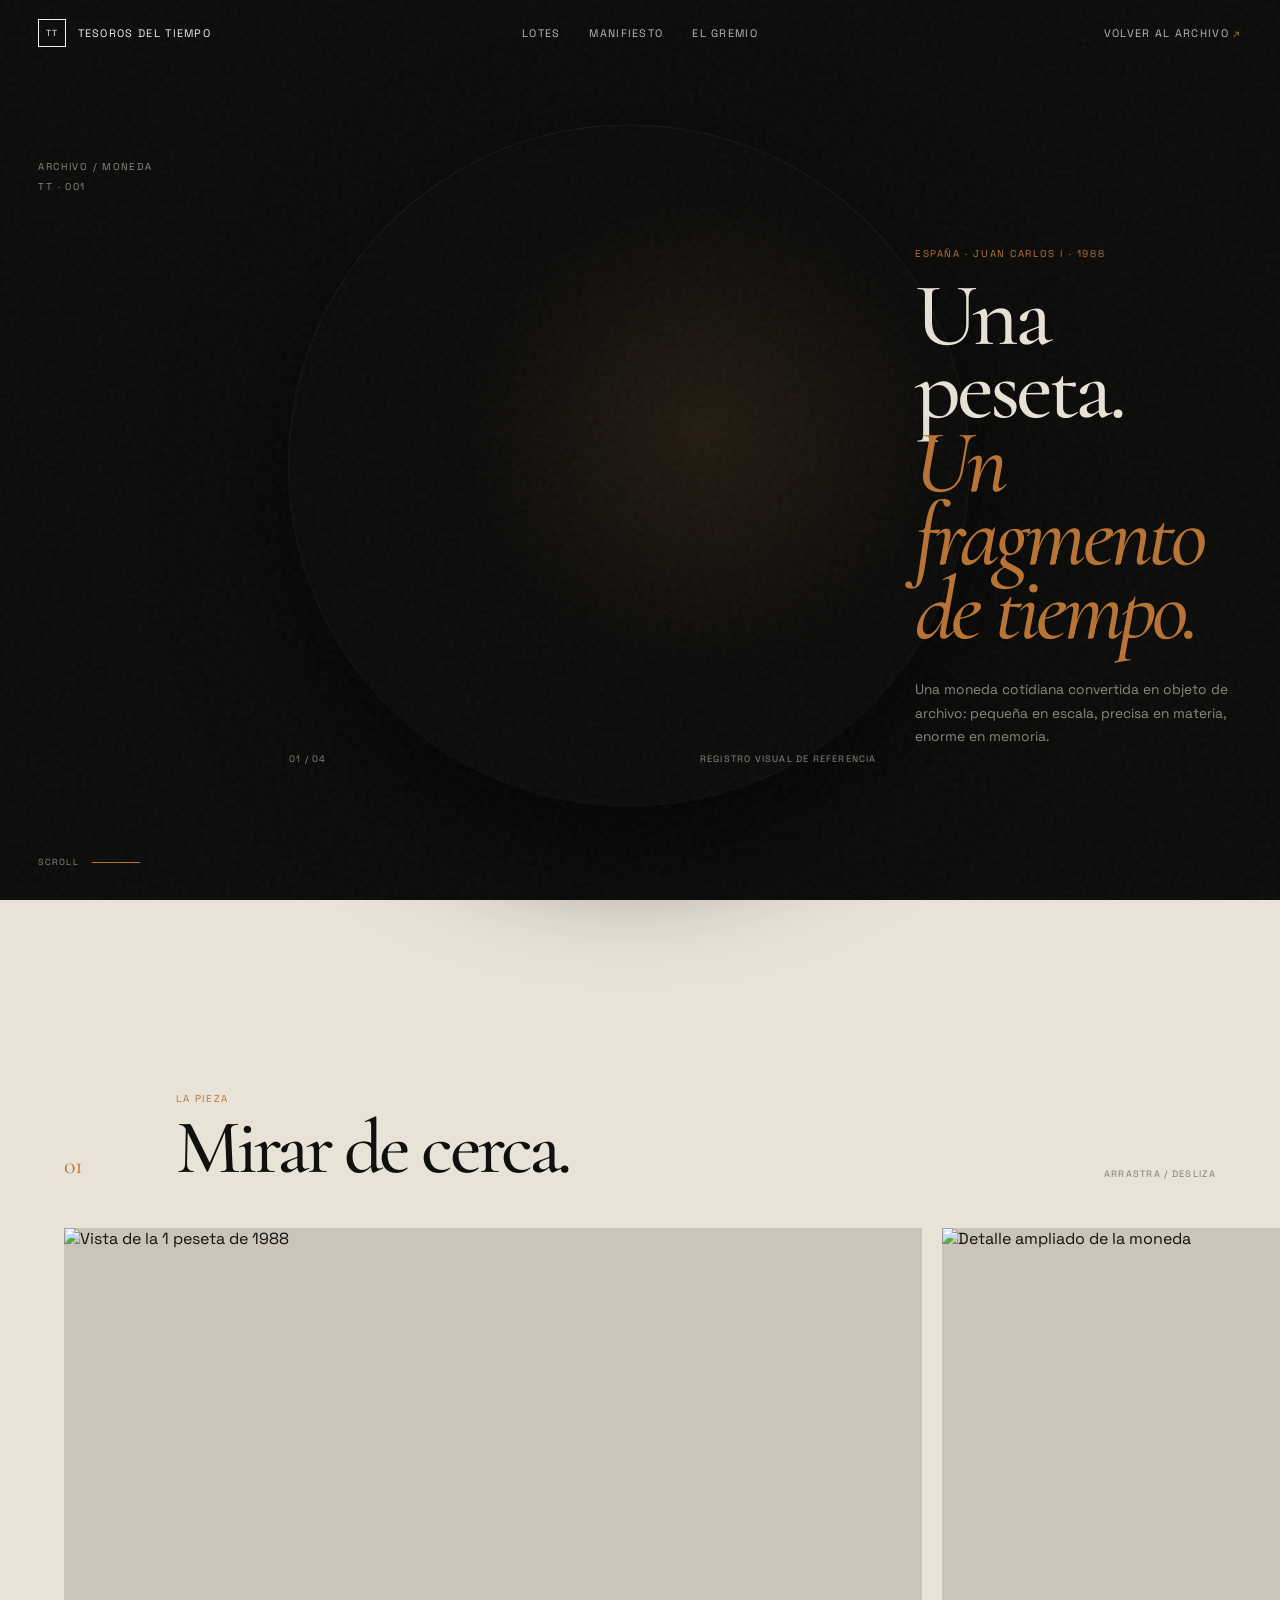
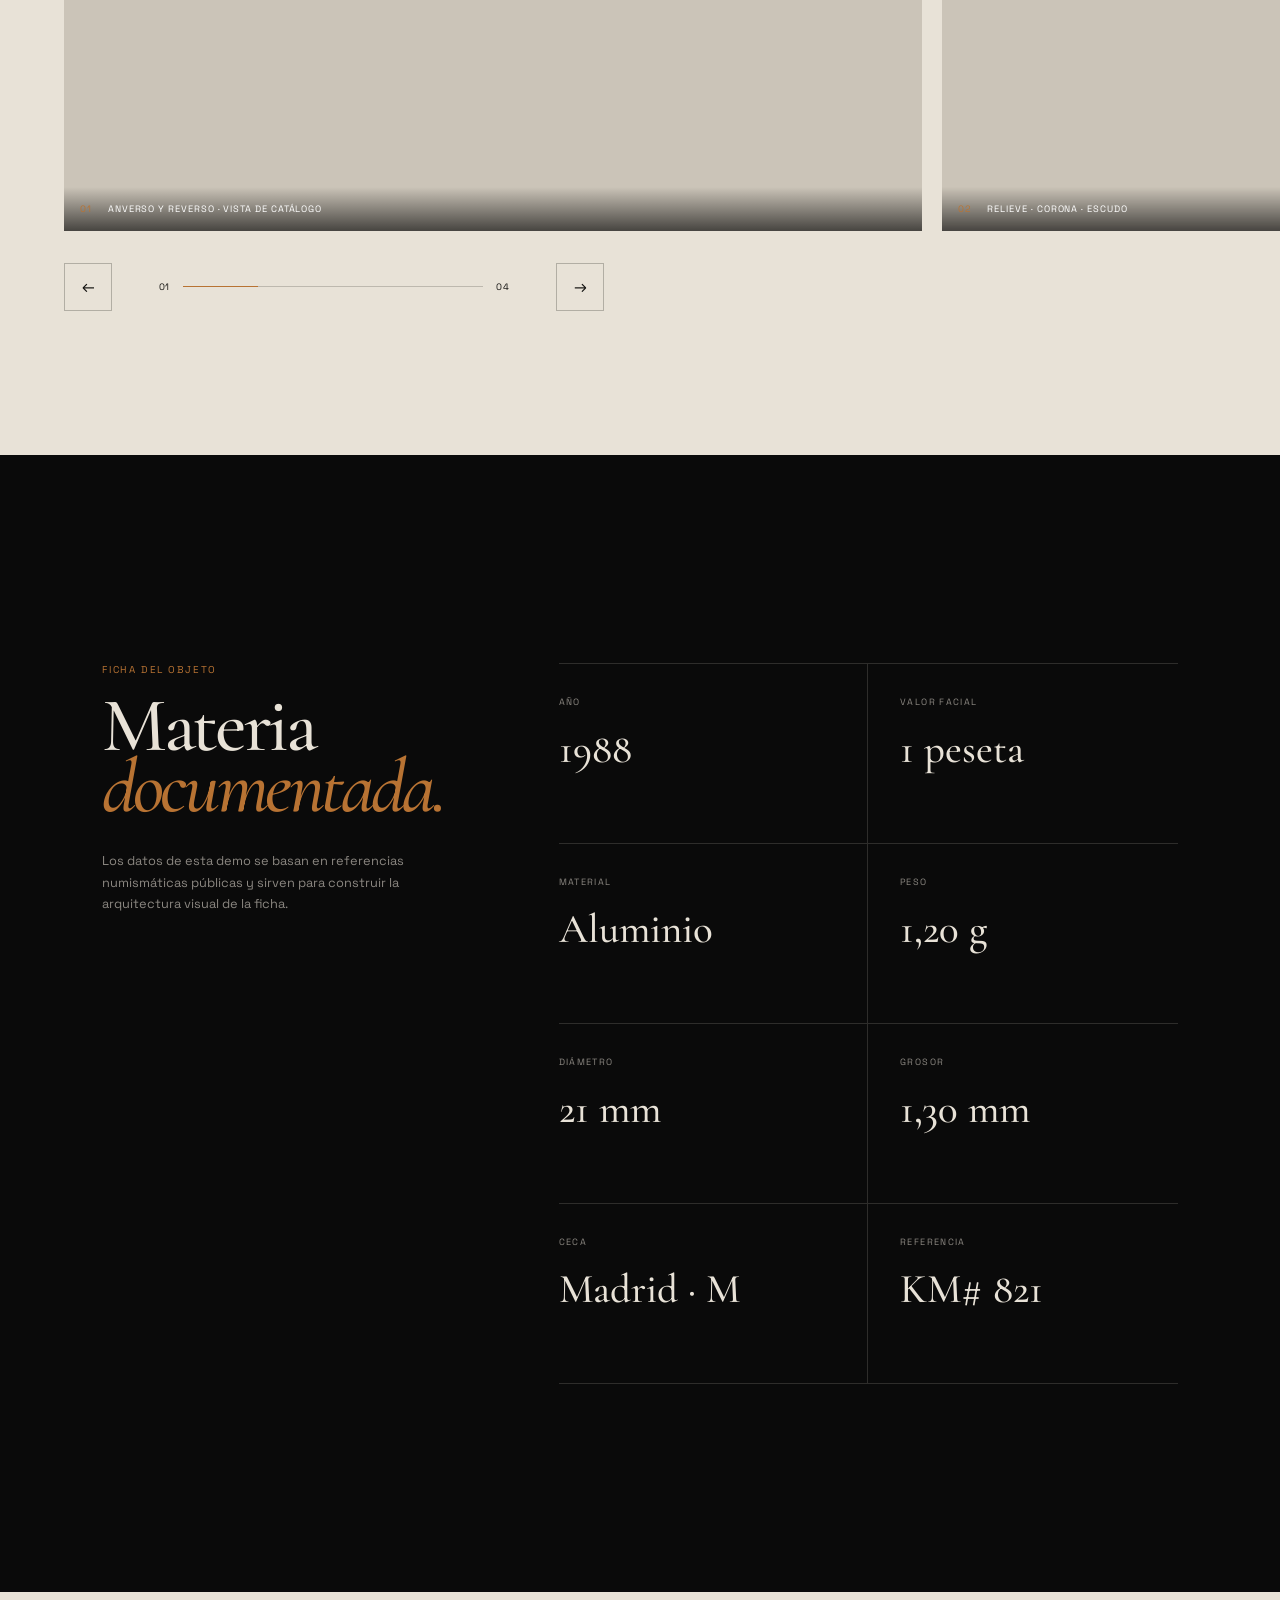
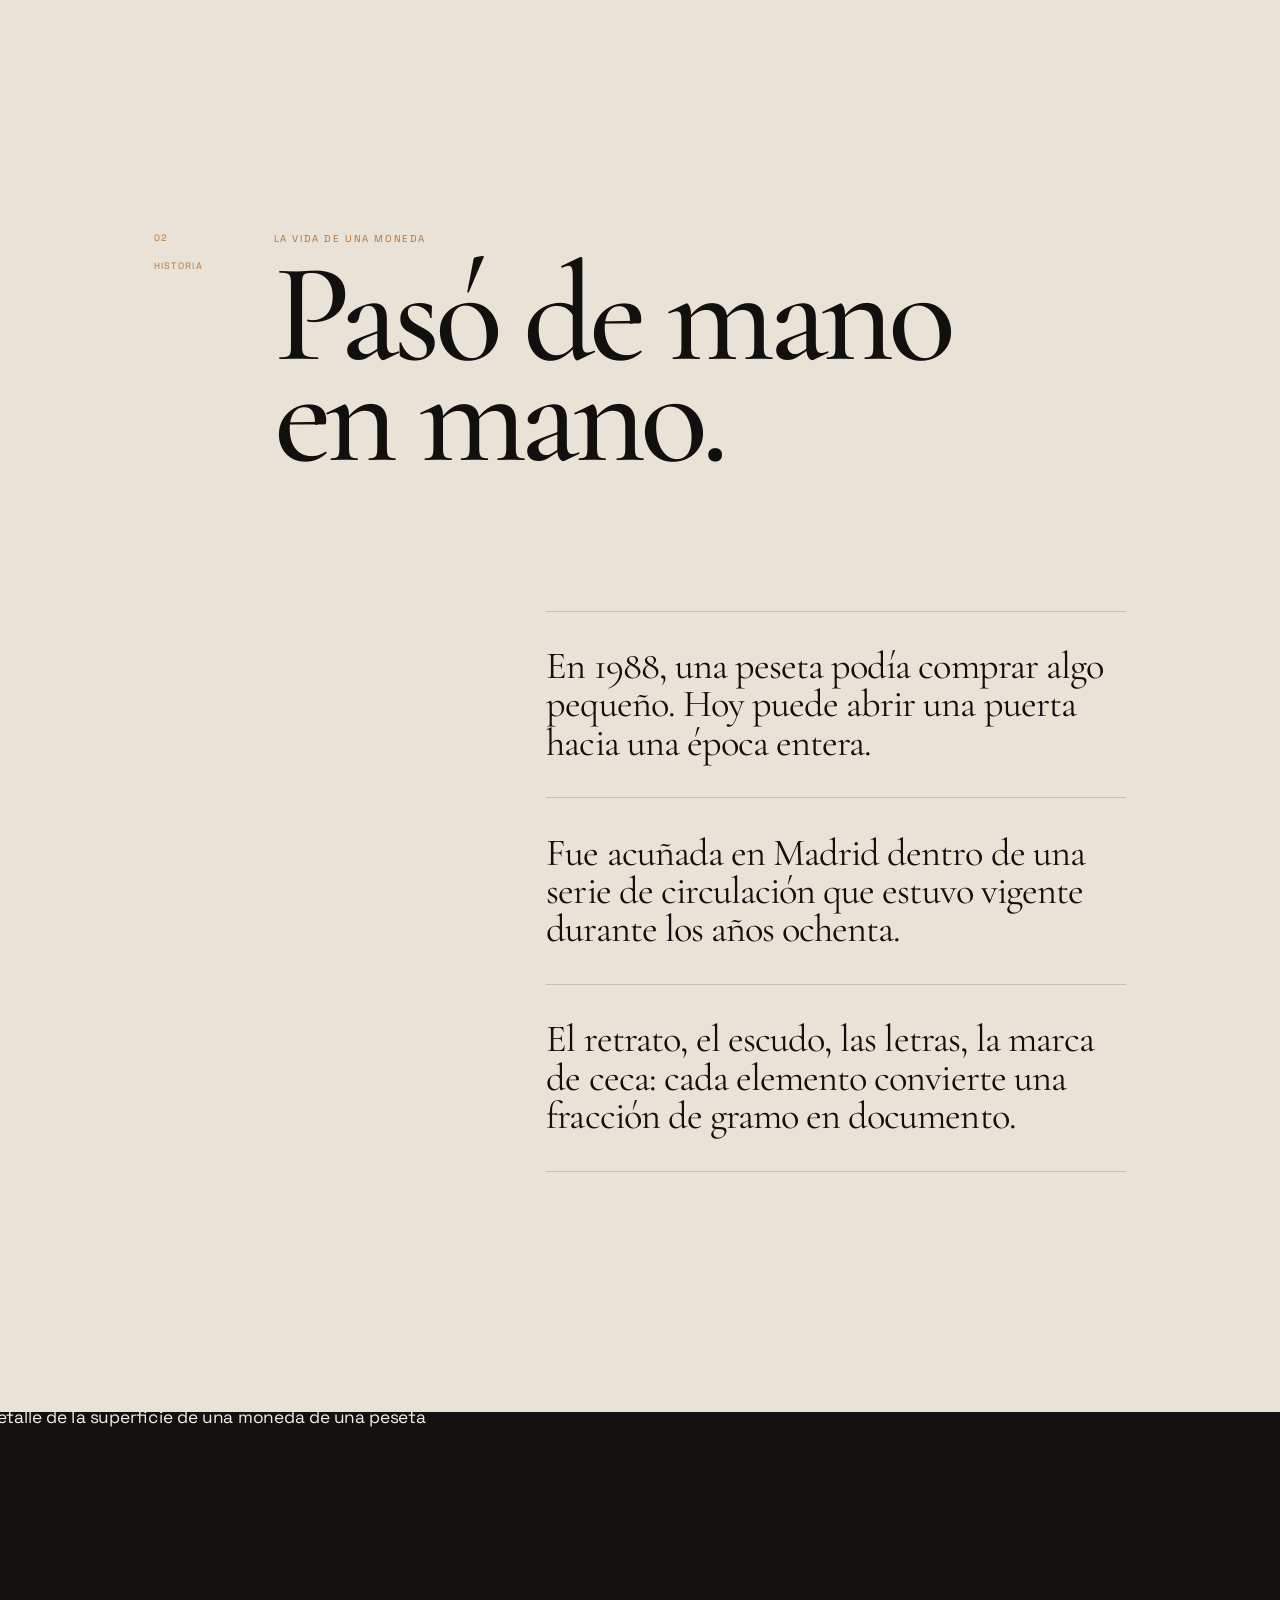
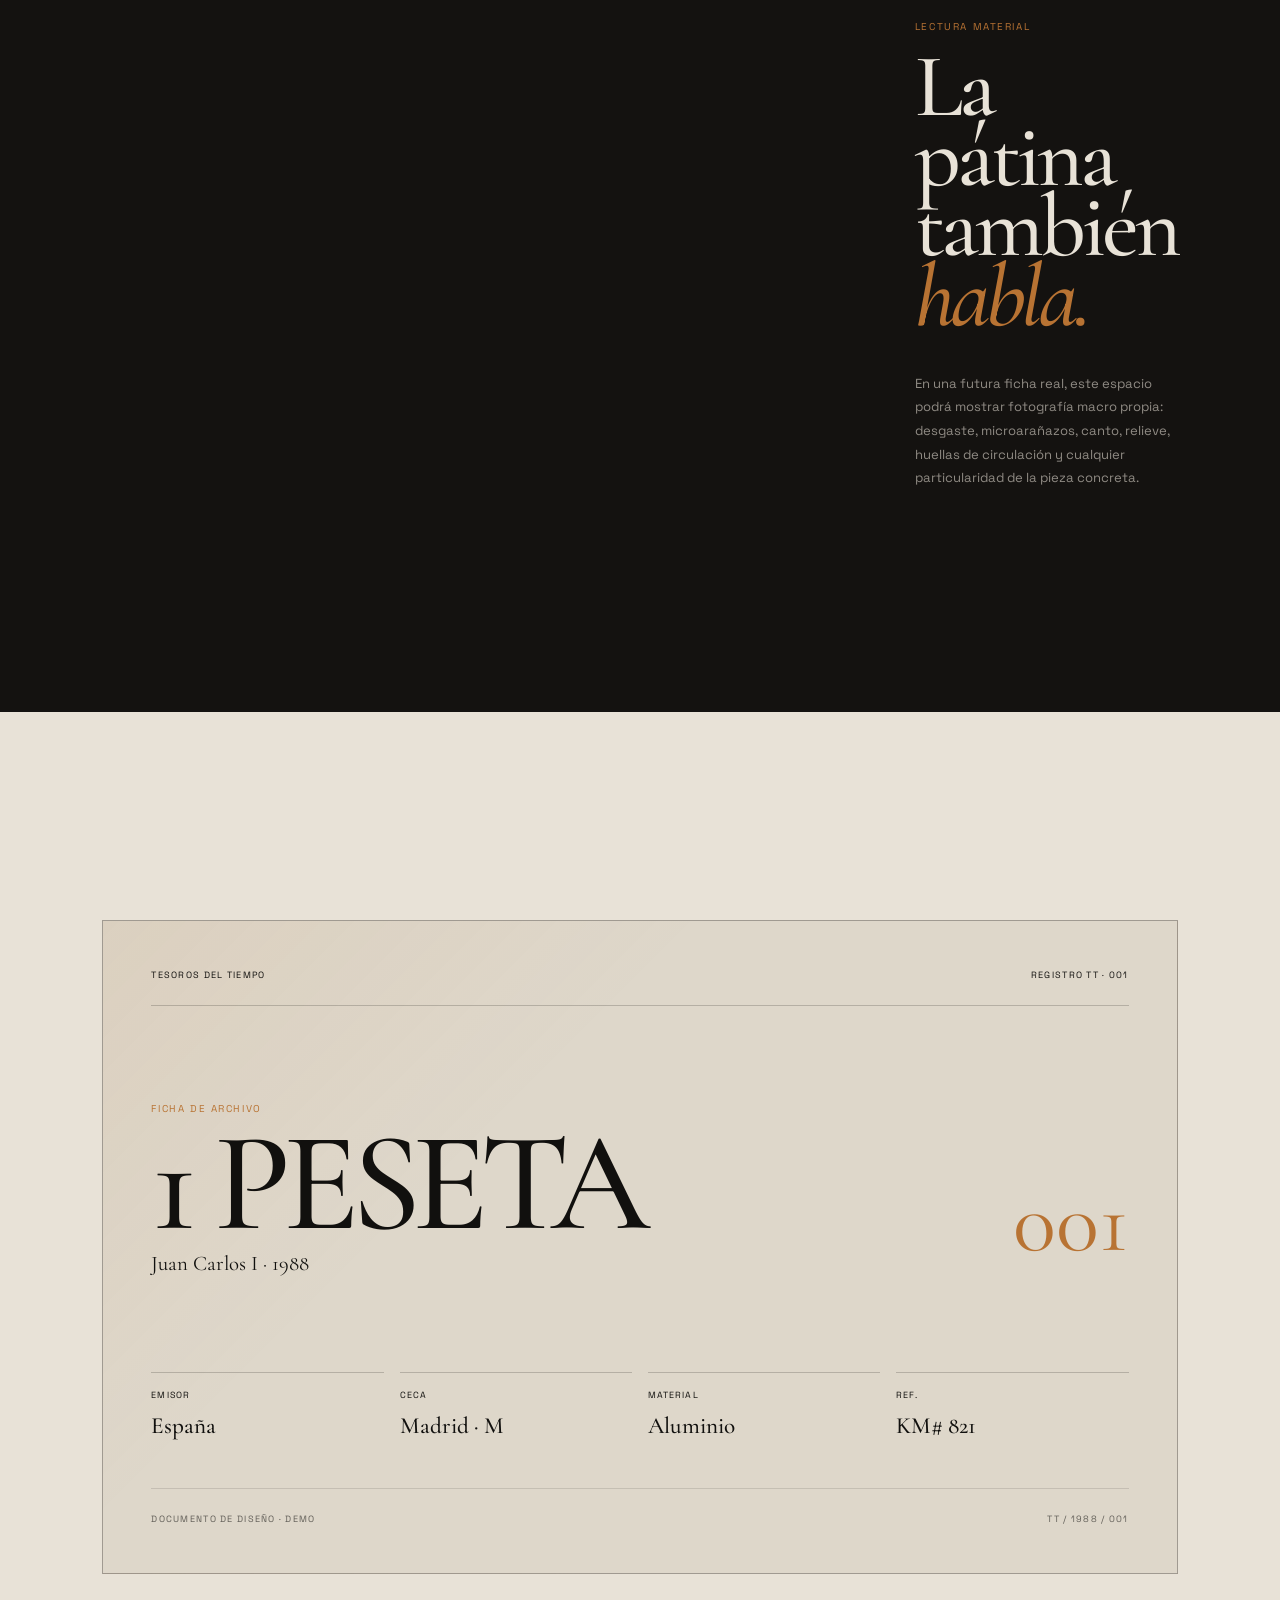
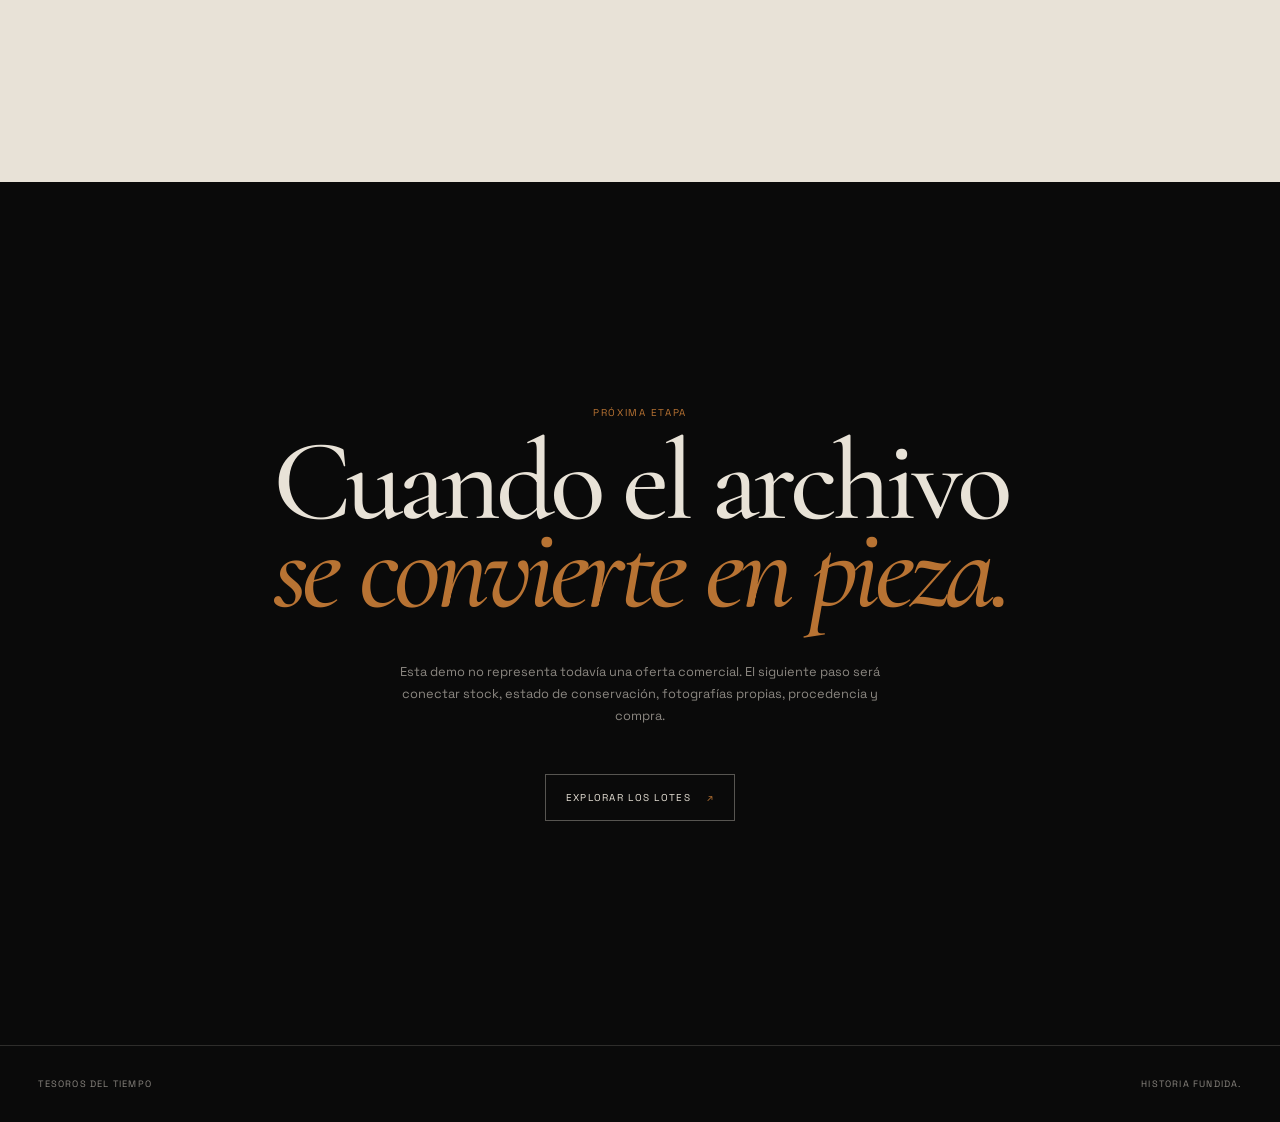
==== producto.html @ c627f749 "feat: nueva iteracion visual" ====
<!doctype html>
<html lang="es">
<head>
  <meta charset="utf-8">
  <meta name="viewport" content="width=device-width, initial-scale=1">
  <meta name="theme-color" content="#0a0a0a">
  <meta name="description" content="Tesoros del Tiempo — ficha editorial de una peseta de Juan Carlos I, 1988.">
  <title>1 Peseta · Juan Carlos I · 1988 — Tesoros del Tiempo</title>

  <link rel="preconnect" href="https://fonts.googleapis.com">
  <link rel="preconnect" href="https://fonts.gstatic.com" crossorigin>
  <link href="https://fonts.googleapis.com/css2?family=Cormorant+Garamond:wght@400;500;600;700&family=Space+Grotesk:wght@400;500;600&display=swap" rel="stylesheet">

  <link rel="stylesheet" href="producto.css">
</head>

<body>
  <div class="grain" aria-hidden="true"></div>

  <header class="site-header">
    <a class="brand" href="index.html" aria-label="Tesoros del Tiempo">
      <span class="brand-mark">TT</span>
      <span>Tesoros del Tiempo</span>
    </a>

    <nav class="site-nav" aria-label="Navegación principal">
      <a href="index.html#drops">Lotes</a>
      <a href="index.html#manifiesto">Manifiesto</a>
      <a href="index.html#gremio">El Gremio</a>
    </nav>

    <a class="header-link" href="index.html">Volver al archivo <span>↗</span></a>
  </header>

  <main>
    <!-- HERO / OBJECT INTRO -->
    <section class="object-hero">
      <div class="hero-meta reveal">
        <span>ARCHIVO / MONEDA</span>
        <span>TT · 001</span>
      </div>

      <div class="hero-stage">
        <div class="hero-image-wrap" data-parallax>
          <img
            src="https://www.numismaticamramos.com/_articulos/juan-carlos-i-1-peseta-1988-0001508.jpg"
            alt="1 peseta española de Juan Carlos I de 1988"
            class="hero-image"
          >
        </div>

        <div class="hero-caption reveal">
          <span>01 / 04</span>
          <span>Registro visual de referencia</span>
        </div>
      </div>

      <div class="hero-copy">
        <p class="eyebrow reveal">España · Juan Carlos I · 1988</p>
        <h1 class="display-title reveal">
          Una peseta.<br>
          <em>Un fragmento de tiempo.</em>
        </h1>
        <p class="hero-intro reveal">
          Una moneda cotidiana convertida en objeto de archivo:
          pequeña en escala, precisa en materia, enorme en memoria.
        </p>
      </div>

      <div class="scroll-cue reveal" aria-hidden="true">
        <span>SCROLL</span>
        <i></i>
      </div>
    </section>

    <!-- GALLERY -->
    <section class="gallery-section" aria-label="Galería del objeto">
      <div class="section-heading reveal">
        <span class="section-index">01</span>
        <div>
          <p class="eyebrow">La pieza</p>
          <h2>Mirar de cerca.</h2>
        </div>
        <p class="section-note">Arrastra / desliza</p>
      </div>

      <div class="gallery-shell">
        <div class="gallery-track" id="galleryTrack">
          <figure class="gallery-card gallery-card--wide">
            <img
              src="https://www.numismaticamramos.com/_articulos/juan-carlos-i-1-peseta-1988-0001508.jpg"
              alt="Vista de la 1 peseta de 1988"
            >
            <figcaption><span>01</span> Anverso y reverso · vista de catálogo</figcaption>
          </figure>

          <figure class="gallery-card gallery-card--portrait">
            <img
              src="https://www.numismaticamramos.com/_articulos/juan-carlos-i-1-peseta-1988-0001508.jpg"
              alt="Detalle ampliado de la moneda"
              class="crop-portrait"
            >
            <figcaption><span>02</span> Relieve · corona · escudo</figcaption>
          </figure>

          <figure class="gallery-card gallery-card--dark">
            <img
              src="https://i.ebayimg.com/images/g/-AAAAOSwV6VfTqG5/s-l1200.jpg"
              alt="1 peseta de 1988 sobre fondo oscuro"
            >
            <figcaption><span>03</span> Superficie · lectura material</figcaption>
          </figure>

          <figure class="gallery-card gallery-card--statement">
            <div class="statement-card">
              <span>1988</span>
              <strong>1 PESETA</strong>
              <small>MADRID · KM#821</small>
            </div>
            <figcaption><span>04</span> Registro documental</figcaption>
          </figure>
        </div>

        <div class="gallery-controls">
          <button class="gallery-button" id="galleryPrev" type="button" aria-label="Imagen anterior">←</button>
          <div class="gallery-progress">
            <span id="galleryCurrent">01</span>
            <i><b id="galleryBar"></b></i>
            <span>04</span>
          </div>
          <button class="gallery-button" id="galleryNext" type="button" aria-label="Imagen siguiente">→</button>
        </div>
      </div>
    </section>

    <!-- OBJECT DATA -->
    <section class="object-data section-dark">
      <div class="data-sticky reveal">
        <p class="eyebrow">Ficha del objeto</p>
        <h2>Materia<br><em>documentada.</em></h2>
        <p>
          Los datos de esta demo se basan en referencias numismáticas
          públicas y sirven para construir la arquitectura visual de la ficha.
        </p>
      </div>

      <div class="spec-grid">
        <article class="spec reveal"><span>Año</span><strong>1988</strong></article>
        <article class="spec reveal"><span>Valor facial</span><strong>1 peseta</strong></article>
        <article class="spec reveal"><span>Material</span><strong>Aluminio</strong></article>
        <article class="spec reveal"><span>Peso</span><strong>1,20 g</strong></article>
        <article class="spec reveal"><span>Diámetro</span><strong>21 mm</strong></article>
        <article class="spec reveal"><span>Grosor</span><strong>1,30 mm</strong></article>
        <article class="spec reveal"><span>Ceca</span><strong>Madrid · M</strong></article>
        <article class="spec reveal"><span>Referencia</span><strong>KM# 821</strong></article>
      </div>
    </section>

    <!-- STORY -->
    <section class="story-section">
      <div class="story-rail">
        <span>02</span>
        <span>HISTORIA</span>
      </div>

      <div class="story-content">
        <p class="eyebrow reveal">La vida de una moneda</p>
        <h2 class="story-title reveal">Pasó de mano<br>en mano.</h2>

        <div class="story-copy">
          <p class="story-line reveal">
            En 1988, una peseta podía comprar algo pequeño.
            Hoy puede abrir una puerta hacia una época entera.
          </p>
          <p class="story-line reveal">
            Fue acuñada en Madrid dentro de una serie de circulación
            que estuvo vigente durante los años ochenta.
          </p>
          <p class="story-line reveal">
            El retrato, el escudo, las letras, la marca de ceca:
            cada elemento convierte una fracción de gramo en documento.
          </p>
        </div>
      </div>
    </section>

    <!-- MATERIAL CLOSE-UP -->
    <section class="material-section">
      <div class="material-image">
        <img
          src="https://i.ebayimg.com/images/g/-AAAAOSwV6VfTqG5/s-l1200.jpg"
          alt="Detalle de la superficie de una moneda de una peseta"
          data-parallax
        >
      </div>

      <div class="material-copy reveal">
        <p class="eyebrow">Lectura material</p>
        <h2>La pátina<br>también <em>habla.</em></h2>
        <p>
          En una futura ficha real, este espacio podrá mostrar fotografía
          macro propia: desgaste, microarañazos, canto, relieve, huellas
          de circulación y cualquier particularidad de la pieza concreta.
        </p>
      </div>
    </section>

    <!-- ARCHIVE CARD -->
    <section class="archive-section">
      <div class="archive-card reveal">
        <div class="archive-top">
          <span>TESOROS DEL TIEMPO</span>
          <span>REGISTRO TT · 001</span>
        </div>

        <div class="archive-main">
          <div>
            <p class="eyebrow">Ficha de archivo</p>
            <h2>1 PESETA</h2>
            <p>Juan Carlos I · 1988</p>
          </div>
          <div class="archive-number">001</div>
        </div>

        <div class="archive-grid">
          <span>EMISOR<strong>España</strong></span>
          <span>CECA<strong>Madrid · M</strong></span>
          <span>MATERIAL<strong>Aluminio</strong></span>
          <span>REF.<strong>KM# 821</strong></span>
        </div>

        <div class="archive-bottom">
          <span>DOCUMENTO DE DISEÑO · DEMO</span>
          <span>TT / 1988 / 001</span>
        </div>
      </div>
    </section>

    <!-- CTA -->
    <section class="object-cta">
      <p class="eyebrow reveal">Próxima etapa</p>
      <h2 class="reveal">Cuando el archivo<br><em>se convierte en pieza.</em></h2>
      <p class="reveal">
        Esta demo no representa todavía una oferta comercial.
        El siguiente paso será conectar stock, estado de conservación,
        fotografías propias, procedencia y compra.
      </p>
      <a href="index.html#drops" class="cta-button reveal">
        Explorar los lotes <span>↗</span>
      </a>
    </section>
  </main>

  <footer class="site-footer">
    <span>Tesoros del Tiempo</span>
    <span>Historia fundida.</span>
  </footer>

  <script src="producto.js"></script>
</body>
</html>
---- producto.css ----
:root {
  --obsidian: #0a0a0a;
  --ink: #11100e;
  --paper: #e8e2d7;
  --paper-soft: #d6d0c4;
  --copper: #b87333;
  --gold: #d4af37;
  --line: rgba(232, 226, 215, .16);
  --muted: rgba(232, 226, 215, .58);
  --serif: "Cormorant Garamond", Georgia, serif;
  --sans: "Space Grotesk", Arial, sans-serif;
  --ease: cubic-bezier(.22, 1, .36, 1);
  --slow: 1000ms var(--ease);
}

* { box-sizing: border-box; }

html {
  scroll-behavior: smooth;
  background: var(--obsidian);
}

body {
  margin: 0;
  background: var(--obsidian);
  color: var(--paper);
  font-family: var(--sans);
  overflow-x: hidden;
}

img {
  display: block;
  width: 100%;
}

a {
  color: inherit;
  text-decoration: none;
}

button {
  font: inherit;
}

.grain {
  position: fixed;
  inset: 0;
  pointer-events: none;
  z-index: 50;
  opacity: .06;
  background-image: url("data:image/svg+xml,%3Csvg viewBox='0 0 180 180' xmlns='http://www.w3.org/2000/svg'%3E%3Cfilter id='n'%3E%3CfeTurbulence type='fractalNoise' baseFrequency='.9' numOctaves='3' stitchTiles='stitch'/%3E%3C/filter%3E%3Crect width='100%25' height='100%25' filter='url(%23n)' opacity='.75'/%3E%3C/svg%3E");
}

.site-header {
  position: fixed;
  top: 0;
  left: 0;
  right: 0;
  z-index: 40;
  display: grid;
  grid-template-columns: 1fr auto 1fr;
  align-items: center;
  gap: 2rem;
  padding: 1.2rem 3vw;
  mix-blend-mode: difference;
  color: white;
}

.brand,
.site-nav,
.header-link {
  font-size: .68rem;
  letter-spacing: .12em;
  text-transform: uppercase;
}

.brand {
  display: flex;
  align-items: center;
  gap: .7rem;
  justify-self: start;
}

.brand-mark {
  display: grid;
  place-items: center;
  width: 28px;
  height: 28px;
  border: 1px solid currentColor;
  font-size: .55rem;
}

.site-nav {
  display: flex;
  gap: 1.8rem;
}

.site-nav a,
.header-link {
  opacity: .75;
  transition: opacity .35s ease;
}

.site-nav a:hover,
.header-link:hover {
  opacity: 1;
}

.header-link {
  justify-self: end;
}

.header-link span { color: var(--gold); }

.object-hero {
  position: relative;
  min-height: 100svh;
  padding: 7rem 3vw 5rem;
  display: grid;
  grid-template-columns: minmax(180px, .65fr) minmax(340px, 1.8fr) minmax(260px, 1fr);
  align-items: center;
  gap: 3vw;
  background:
    radial-gradient(circle at 55% 48%, rgba(184, 115, 51, .14), transparent 28%),
    #0b0b0a;
}

.hero-meta {
  align-self: start;
  padding-top: 3rem;
  display: flex;
  flex-direction: column;
  gap: .45rem;
  font-size: .62rem;
  letter-spacing: .14em;
  color: var(--muted);
}

.hero-stage {
  position: relative;
  height: min(70vh, 760px);
  display: grid;
  place-items: center;
}

.hero-image-wrap {
  width: min(66vw, 680px);
  aspect-ratio: 1;
  border-radius: 50%;
  overflow: hidden;
  transform: translateY(var(--parallax, 0px));
  transition: transform .2s linear;
  box-shadow:
    0 40px 120px rgba(0,0,0,.7),
    0 0 0 1px rgba(255,255,255,.08);
}

.hero-image {
  height: 100%;
  object-fit: cover;
  transform: scale(1.06);
  filter: saturate(.75) contrast(1.06);
}

.hero-caption {
  position: absolute;
  bottom: 1rem;
  left: 0;
  right: 0;
  display: flex;
  justify-content: space-between;
  font-size: .58rem;
  letter-spacing: .13em;
  color: var(--muted);
  text-transform: uppercase;
}

.hero-copy {
  max-width: 540px;
  padding-top: 7vh;
}

.eyebrow {
  margin: 0 0 1.2rem;
  font-size: .62rem;
  letter-spacing: .16em;
  text-transform: uppercase;
  color: var(--copper);
}

.display-title,
.story-title,
.object-cta h2,
.material-copy h2,
.data-sticky h2 {
  margin: 0;
  font-family: var(--serif);
  font-weight: 500;
  letter-spacing: -.045em;
}

.display-title {
  font-size: clamp(4rem, 7vw, 7.8rem);
  line-height: .82;
}

.display-title em,
.story-title em,
.object-cta em,
.material-copy em,
.data-sticky em {
  color: var(--copper);
  font-style: italic;
}

.hero-intro {
  max-width: 380px;
  margin: 2rem 0 0;
  color: var(--muted);
  font-size: .86rem;
  line-height: 1.7;
}

.scroll-cue {
  position: absolute;
  left: 3vw;
  bottom: 2rem;
  display: flex;
  align-items: center;
  gap: .8rem;
  font-size: .55rem;
  letter-spacing: .14em;
  color: var(--muted);
}

.scroll-cue i {
  width: 48px;
  height: 1px;
  background: var(--copper);
  transform-origin: left;
  animation: breathe 2s ease-in-out infinite;
}

@keyframes breathe {
  50% { transform: scaleX(.35); opacity: .4; }
}

.gallery-section {
  padding: 12rem 0 9rem;
  background: var(--paper);
  color: var(--ink);
}

.section-heading {
  display: grid;
  grid-template-columns: 80px 1fr auto;
  align-items: end;
  gap: 2rem;
  padding: 0 5vw 3rem;
}

.section-index {
  font-family: var(--serif);
  font-size: 1.5rem;
  color: var(--copper);
}

.section-heading .eyebrow { margin-bottom: .6rem; }

.section-heading h2 {
  margin: 0;
  font-family: var(--serif);
  font-size: clamp(3rem, 6vw, 6.5rem);
  font-weight: 500;
  line-height: .85;
  letter-spacing: -.05em;
}

.section-note {
  margin: 0;
  font-size: .58rem;
  letter-spacing: .14em;
  text-transform: uppercase;
  opacity: .5;
}

.gallery-shell { overflow: hidden; }

.gallery-track {
  display: flex;
  gap: 1.25rem;
  padding: 0 5vw;
  width: max-content;
  cursor: grab;
  user-select: none;
  transition: transform .75s var(--ease);
}

.gallery-track.is-dragging {
  cursor: grabbing;
  transition: none;
}

.gallery-card {
  position: relative;
  flex: 0 0 auto;
  height: min(67vh, 720px);
  margin: 0;
  overflow: hidden;
  background: #cbc4b8;
}

.gallery-card--wide { width: min(67vw, 920px); }
.gallery-card--portrait { width: min(36vw, 480px); }
.gallery-card--dark { width: min(55vw, 740px); background: #161412; }
.gallery-card--statement { width: min(36vw, 480px); }

.gallery-card img {
  height: 100%;
  object-fit: cover;
  transition: transform 1.2s var(--ease), filter 1s var(--ease);
}

.gallery-card:hover img {
  transform: scale(1.035);
}

.gallery-card--wide img { object-position: center; }
.gallery-card--portrait img { object-position: 63% center; }
.gallery-card--dark img { filter: grayscale(.8) contrast(1.1); }

.gallery-card figcaption {
  position: absolute;
  bottom: 0;
  left: 0;
  right: 0;
  padding: 1rem;
  display: flex;
  gap: 1rem;
  font-size: .58rem;
  letter-spacing: .1em;
  text-transform: uppercase;
  color: white;
  background: linear-gradient(transparent, rgba(0,0,0,.65));
}

.gallery-card figcaption span { color: var(--copper); }

.statement-card {
  height: 100%;
  display: flex;
  flex-direction: column;
  justify-content: center;
  padding: 8%;
  background:
    linear-gradient(135deg, rgba(184,115,51,.15), transparent 45%),
    #151411;
  color: var(--paper);
}

.statement-card span {
  font-family: var(--serif);
  font-size: clamp(5rem, 10vw, 10rem);
  line-height: .7;
  color: var(--copper);
}

.statement-card strong {
  margin-top: 4rem;
  font-family: var(--serif);
  font-size: clamp(2.2rem, 4vw, 4rem);
  font-weight: 500;
}

.statement-card small {
  margin-top: 1rem;
  font-size: .58rem;
  letter-spacing: .15em;
  color: var(--muted);
}

.gallery-controls {
  display: flex;
  align-items: center;
  justify-content: space-between;
  max-width: 540px;
  margin: 2rem 5vw 0;
}

.gallery-button {
  width: 48px;
  height: 48px;
  border: 1px solid rgba(17,16,14,.25);
  background: transparent;
  color: var(--ink);
  cursor: pointer;
  transition: background .3s ease, color .3s ease;
}

.gallery-button:hover {
  background: var(--ink);
  color: var(--paper);
}

.gallery-progress {
  display: flex;
  align-items: center;
  gap: .8rem;
  width: 65%;
  font-size: .58rem;
  letter-spacing: .1em;
}

.gallery-progress i {
  flex: 1;
  height: 1px;
  background: rgba(17,16,14,.2);
}

.gallery-progress b {
  display: block;
  width: 25%;
  height: 1px;
  background: var(--copper);
  transition: width .6s var(--ease);
}

.section-dark {
  background: var(--obsidian);
  color: var(--paper);
}

.object-data {
  display: grid;
  grid-template-columns: .8fr 1.4fr;
  gap: 8vw;
  padding: 13rem 8vw;
}

.data-sticky {
  position: sticky;
  top: 18vh;
  align-self: start;
}

.data-sticky h2 {
  font-size: clamp(3.5rem, 6vw, 7rem);
  line-height: .8;
}

.data-sticky p:last-child {
  max-width: 340px;
  margin-top: 2rem;
  color: var(--muted);
  line-height: 1.7;
  font-size: .8rem;
}

.spec-grid {
  display: grid;
  grid-template-columns: repeat(2, 1fr);
  border-top: 1px solid var(--line);
}

.spec {
  min-height: 180px;
  padding: 2rem 1rem 2rem 0;
  border-bottom: 1px solid var(--line);
}

.spec:nth-child(odd) { border-right: 1px solid var(--line); padding-right: 2rem; }
.spec:nth-child(even) { padding-left: 2rem; }

.spec span {
  display: block;
  margin-bottom: 1rem;
  font-size: .57rem;
  letter-spacing: .15em;
  text-transform: uppercase;
  color: var(--muted);
}

.spec strong {
  font-family: var(--serif);
  font-size: clamp(2rem, 3.2vw, 3.6rem);
  font-weight: 500;
}

.story-section {
  position: relative;
  min-height: 125vh;
  padding: 15rem 12vw;
  display: grid;
  grid-template-columns: 120px 1fr;
  background: var(--paper);
  color: var(--ink);
}

.story-rail {
  display: flex;
  flex-direction: column;
  gap: 1rem;
  font-size: .58rem;
  letter-spacing: .14em;
  color: var(--copper);
}

.story-content { max-width: 920px; }

.story-title {
  font-size: clamp(5rem, 11vw, 12rem);
  line-height: .72;
}

.story-copy {
  max-width: 580px;
  margin: 9rem 0 0 auto;
}

.story-line {
  margin: 0;
  padding: 2.2rem 0;
  border-top: 1px solid rgba(17,16,14,.16);
  font-family: var(--serif);
  font-size: clamp(1.7rem, 3vw, 3.2rem);
  line-height: 1;
  letter-spacing: -.025em;
}

.story-line:last-child {
  border-bottom: 1px solid rgba(17,16,14,.16);
}

.material-section {
  min-height: 100svh;
  display: grid;
  grid-template-columns: 1.35fr .65fr;
  align-items: center;
  background: #141210;
}

.material-image {
  height: 100%;
  min-height: 85svh;
  overflow: hidden;
}

.material-image img {
  height: 100%;
  object-fit: cover;
  filter: grayscale(.35) contrast(1.15);
  transform: scale(1.08) translateY(var(--parallax, 0px));
  transition: transform .2s linear;
}

.material-copy {
  padding: 8vw;
}

.material-copy h2 {
  font-size: clamp(4rem, 7vw, 8rem);
  line-height: .78;
}

.material-copy p:last-child {
  max-width: 380px;
  margin-top: 2.5rem;
  color: var(--muted);
  font-size: .82rem;
  line-height: 1.8;
}

.archive-section {
  padding: 13rem 8vw;
  background: var(--paper);
  color: var(--ink);
}

.archive-card {
  max-width: 1100px;
  margin: auto;
  padding: 3rem;
  border: 1px solid rgba(17,16,14,.3);
  background:
    linear-gradient(135deg, rgba(184,115,51,.07), transparent 35%),
    #ded7ca;
}

.archive-top,
.archive-bottom {
  display: flex;
  justify-content: space-between;
  gap: 2rem;
  font-size: .57rem;
  letter-spacing: .14em;
}

.archive-top { padding-bottom: 1.5rem; border-bottom: 1px solid rgba(17,16,14,.2); }
.archive-bottom { padding-top: 1.5rem; border-top: 1px solid rgba(17,16,14,.2); opacity: .6; }

.archive-main {
  display: flex;
  align-items: flex-end;
  justify-content: space-between;
  padding: 6rem 0;
}

.archive-main h2 {
  margin: 0;
  font-family: var(--serif);
  font-size: clamp(5rem, 11vw, 12rem);
  font-weight: 500;
  line-height: .7;
  letter-spacing: -.06em;
}

.archive-main p:last-child {
  margin: 1.2rem 0 0;
  font-family: var(--serif);
  font-size: 1.3rem;
}

.archive-number {
  font-family: var(--serif);
  font-size: clamp(4rem, 7vw, 8rem);
  color: var(--copper);
}

.archive-grid {
  display: grid;
  grid-template-columns: repeat(4, 1fr);
  gap: 1rem;
  padding-bottom: 3rem;
}

.archive-grid span {
  padding-top: 1rem;
  border-top: 1px solid rgba(17,16,14,.2);
  font-size: .56rem;
  letter-spacing: .12em;
}

.archive-grid strong {
  display: block;
  margin-top: .65rem;
  font-family: var(--serif);
  font-size: 1.45rem;
  font-weight: 500;
  letter-spacing: 0;
}

.object-cta {
  padding: 14rem 5vw;
  text-align: center;
  background: var(--obsidian);
}

.object-cta h2 {
  font-size: clamp(4.5rem, 9vw, 10rem);
  line-height: .76;
}

.object-cta > p:not(.eyebrow) {
  max-width: 500px;
  margin: 3rem auto;
  color: var(--muted);
  line-height: 1.7;
  font-size: .8rem;
}

.cta-button {
  display: inline-flex;
  align-items: center;
  gap: 1rem;
  padding: 1rem 1.25rem;
  border: 1px solid rgba(232,226,215,.35);
  font-size: .62rem;
  letter-spacing: .13em;
  text-transform: uppercase;
  transition: background .35s ease, color .35s ease, border-color .35s ease;
}

.cta-button span { color: var(--copper); }

.cta-button:hover {
  background: var(--paper);
  color: var(--ink);
  border-color: var(--paper);
}

.site-footer {
  display: flex;
  justify-content: space-between;
  padding: 2rem 3vw;
  border-top: 1px solid var(--line);
  font-size: .58rem;
  letter-spacing: .13em;
  text-transform: uppercase;
  color: var(--muted);
}

.reveal {
  opacity: 0;
  transform: translateY(32px);
  transition: opacity 900ms var(--ease), transform 900ms var(--ease);
}

.reveal.is-visible {
  opacity: 1;
  transform: translateY(0);
}

@media (max-width: 900px) {
  .site-header {
    grid-template-columns: 1fr auto;
  }

  .site-nav { display: none; }

  .object-hero {
    min-height: auto;
    padding: 7rem 6vw 5rem;
    grid-template-columns: 1fr;
    gap: 2rem;
  }

  .hero-meta {
    padding-top: 0;
    flex-direction: row;
    justify-content: space-between;
  }

  .hero-stage {
    height: 65svh;
    order: 2;
  }

  .hero-copy { order: 3; padding-top: 0; }

  .hero-image-wrap { width: min(82vw, 560px); }

  .scroll-cue { left: 6vw; }

  .section-heading {
    grid-template-columns: 40px 1fr;
    padding: 0 6vw 2rem;
  }

  .section-note {
    grid-column: 2;
  }

  .gallery-track { padding: 0 6vw; }

  .gallery-card { height: 60svh; }
  .gallery-card--wide { width: 82vw; }
  .gallery-card--portrait,
  .gallery-card--dark,
  .gallery-card--statement { width: 68vw; }

  .gallery-controls { margin-left: 6vw; margin-right: 6vw; }

  .object-data {
    grid-template-columns: 1fr;
    padding: 9rem 8vw;
    gap: 5rem;
  }

  .data-sticky { position: static; }

  .story-section {
    min-height: auto;
    padding: 9rem 8vw;
    grid-template-columns: 1fr;
    gap: 3rem;
  }

  .story-rail { flex-direction: row; }

  .story-copy { margin-top: 6rem; }

  .material-section {
    grid-template-columns: 1fr;
  }

  .material-image { min-height: 65svh; }

  .material-copy { padding: 6rem 8vw 8rem; }

  .archive-section { padding: 8rem 6vw; }
  .archive-card { padding: 1.5rem; }
  .archive-main { padding: 4rem 0; }
  .archive-grid { grid-template-columns: repeat(2, 1fr); row-gap: 2rem; }
}

@media (max-width: 600px) {
  .site-header { padding: 1rem 5vw; }
  .header-link { display: none; }

  .object-hero { padding-left: 5vw; padding-right: 5vw; }

  .display-title { font-size: clamp(3.8rem, 17vw, 6rem); }

  .hero-stage { height: 54svh; }

  .hero-image-wrap { width: 86vw; }

  .gallery-section { padding-top: 8rem; }
  .section-heading h2 { font-size: 3.8rem; }

  .gallery-card { height: 58svh; }
  .gallery-card--wide { width: 88vw; }
  .gallery-card--portrait,
  .gallery-card--dark,
  .gallery-card--statement { width: 80vw; }

  .object-data { padding: 8rem 6vw; }

  .spec-grid { grid-template-columns: 1fr; }

  .spec,
  .spec:nth-child(odd),
  .spec:nth-child(even) {
    min-height: auto;
    padding: 1.7rem 0;
    border-right: 0;
  }

  .story-section { padding: 8rem 6vw; }
  .story-title { font-size: 5rem; }

  .archive-main {
    display: block;
    padding: 4rem 0;
  }

  .archive-number {
    margin-top: 2rem;
  }

  .archive-grid { grid-template-columns: 1fr 1fr; }

  .object-cta { padding: 9rem 6vw; }
  .object-cta h2 { font-size: 5rem; }

  .site-footer {
    padding: 1.5rem 5vw;
  }
}

@media (prefers-reduced-motion: reduce) {
  html { scroll-behavior: auto; }

  *,
  *::before,
  *::after {
    animation-duration: .01ms !important;
    animation-iteration-count: 1 !important;
    transition-duration: .01ms !important;
  }

  .reveal {
    opacity: 1;
    transform: none;
  }
}
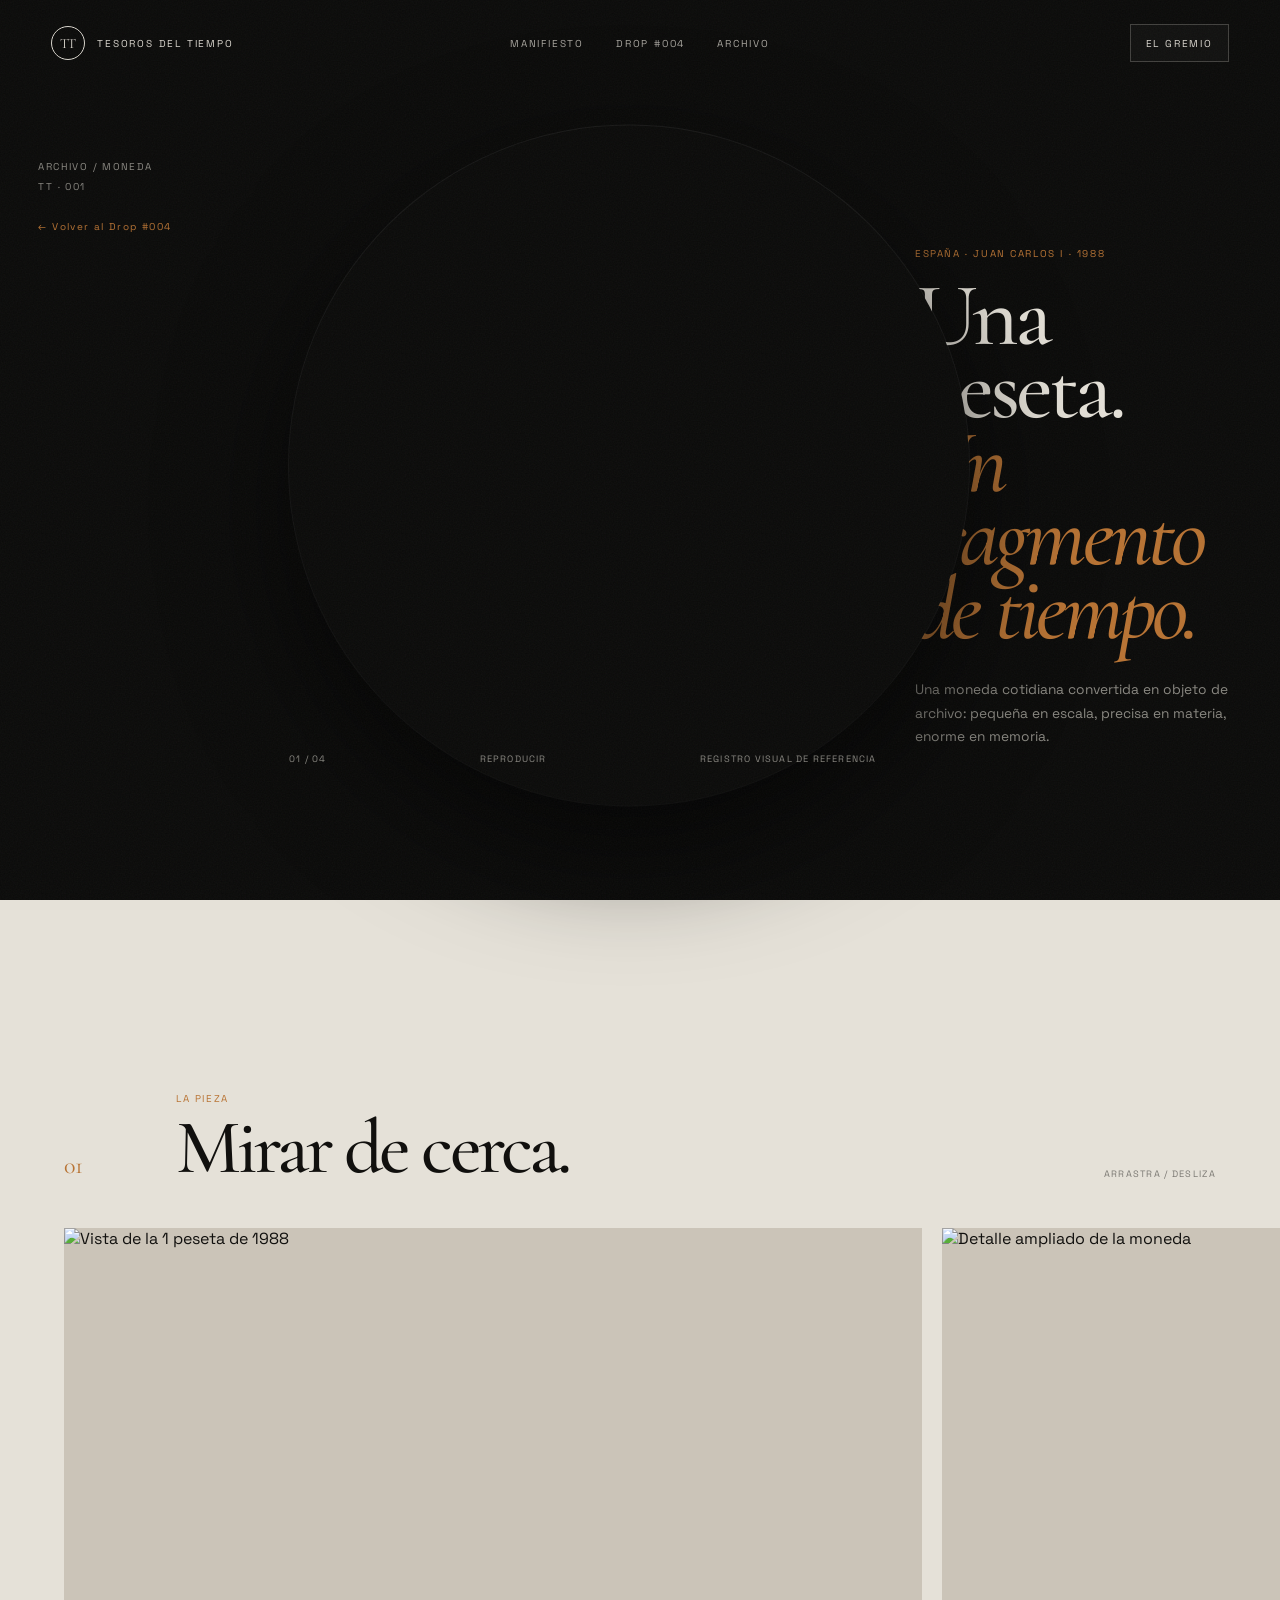
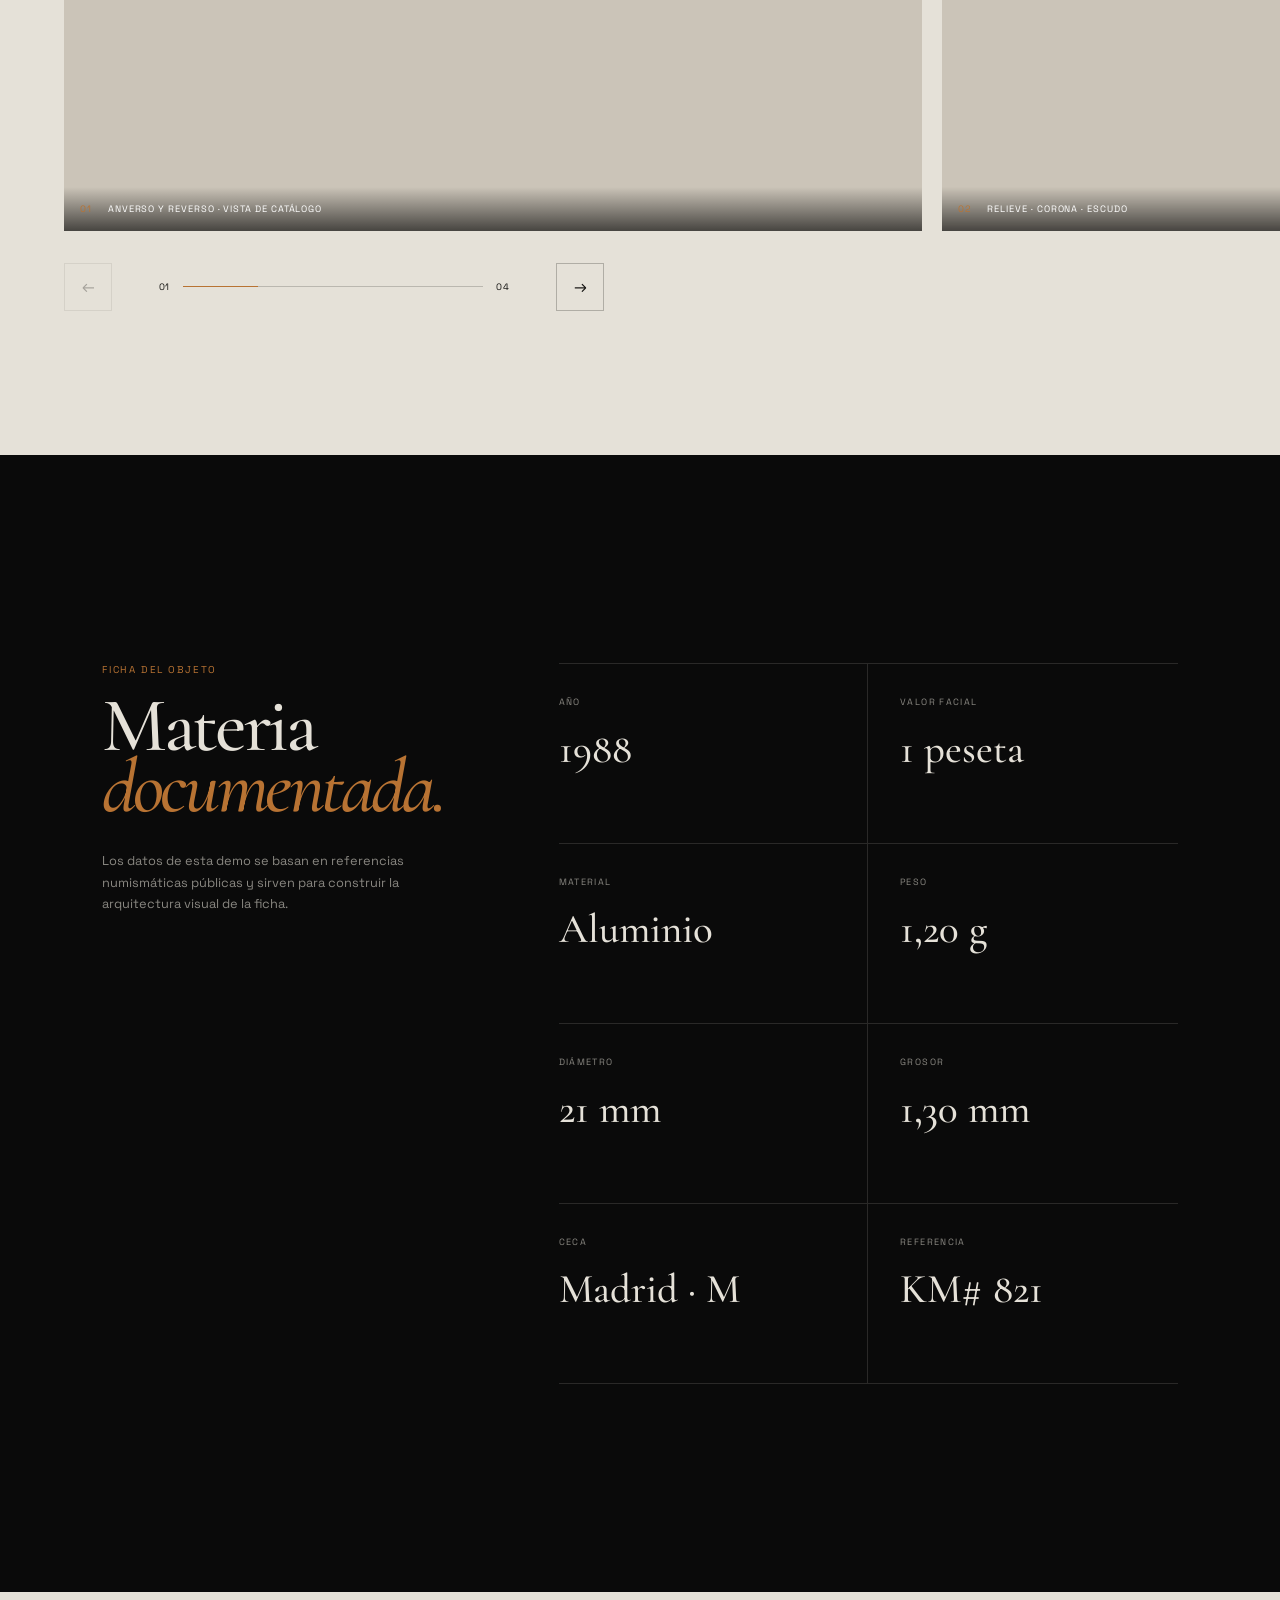
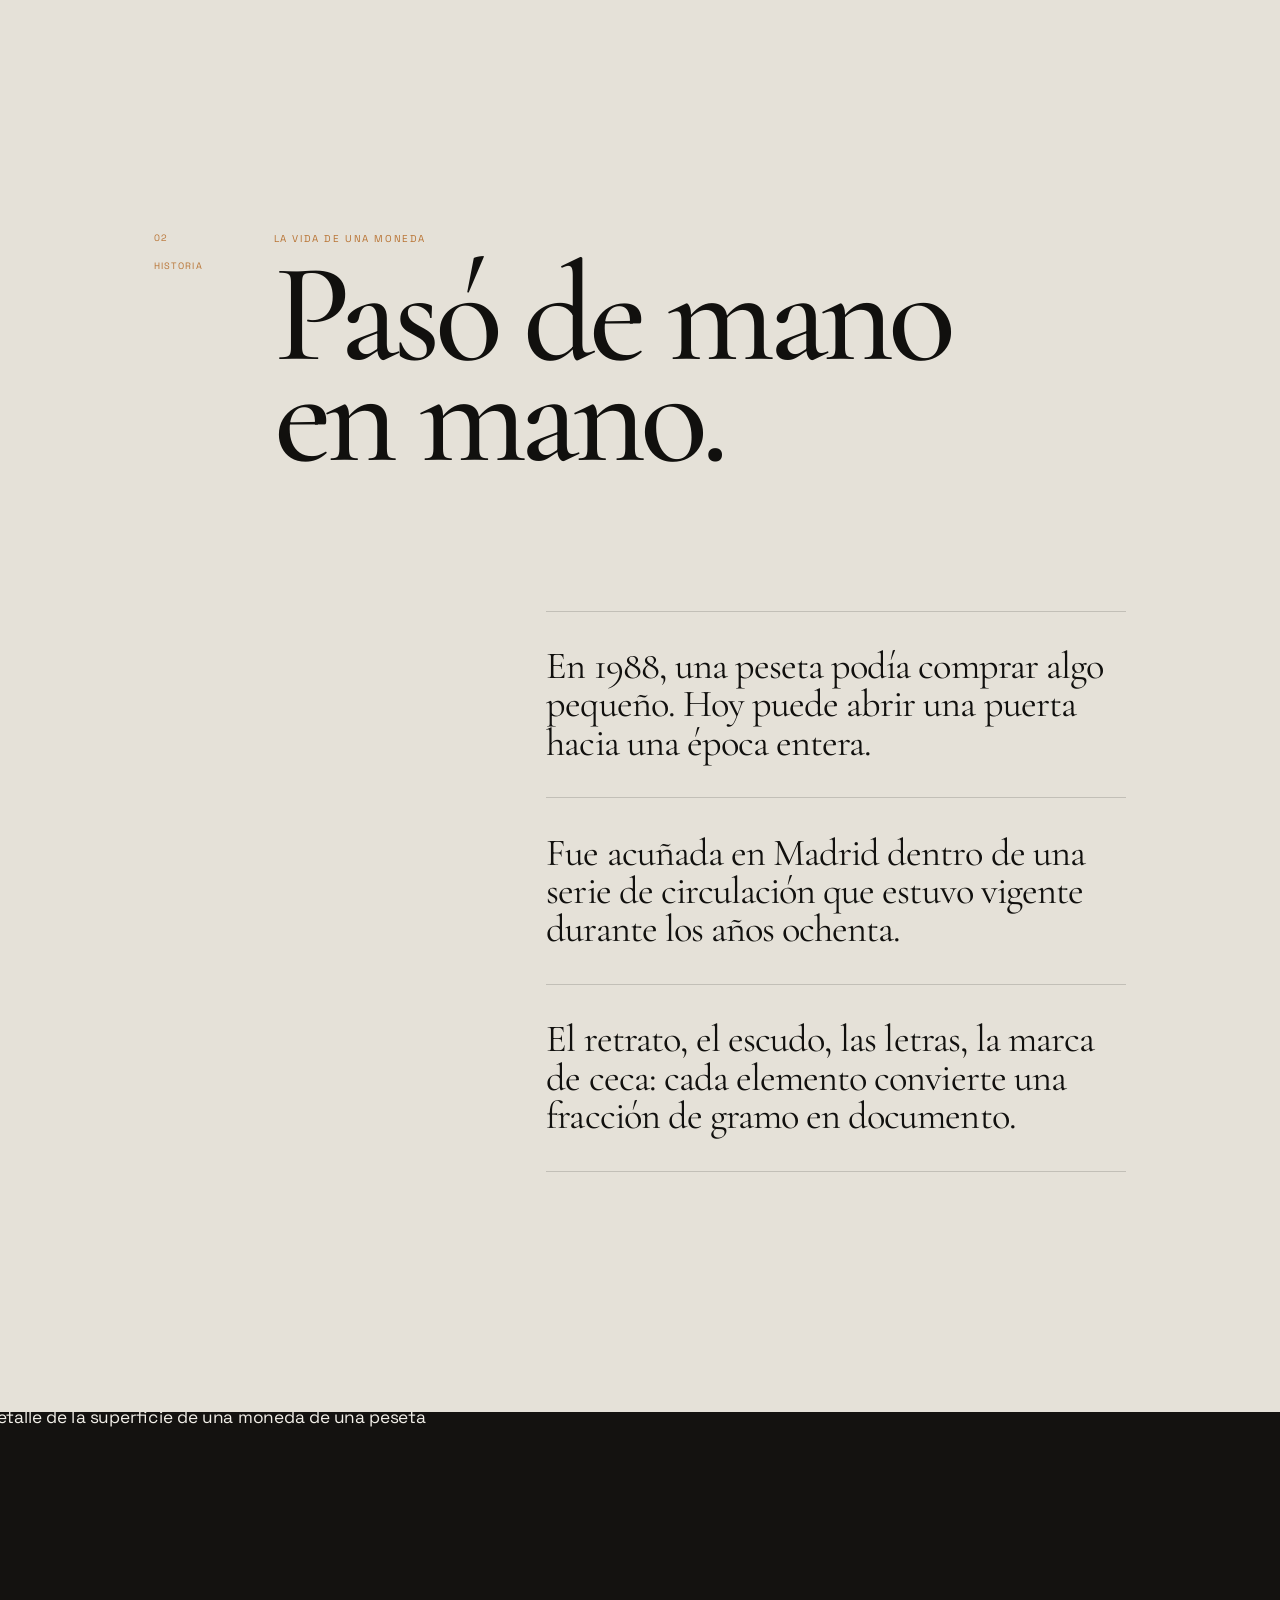
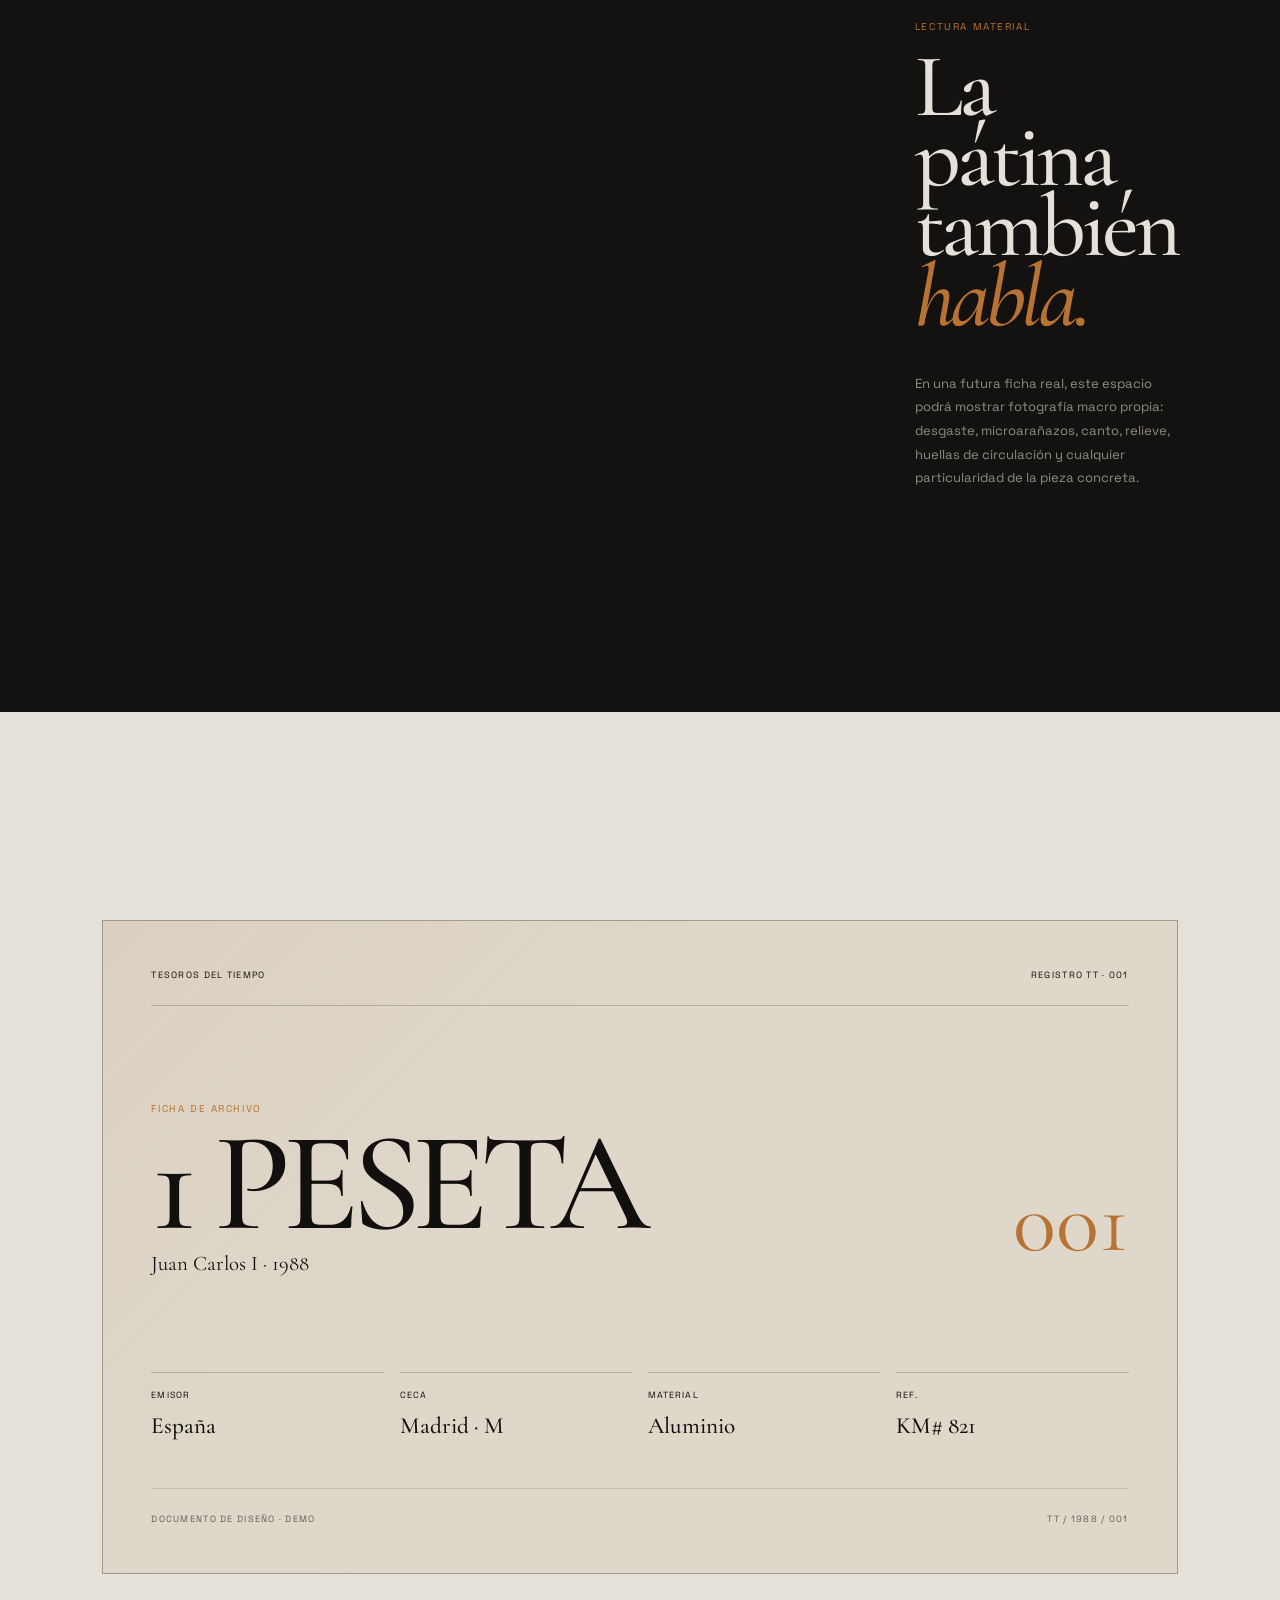
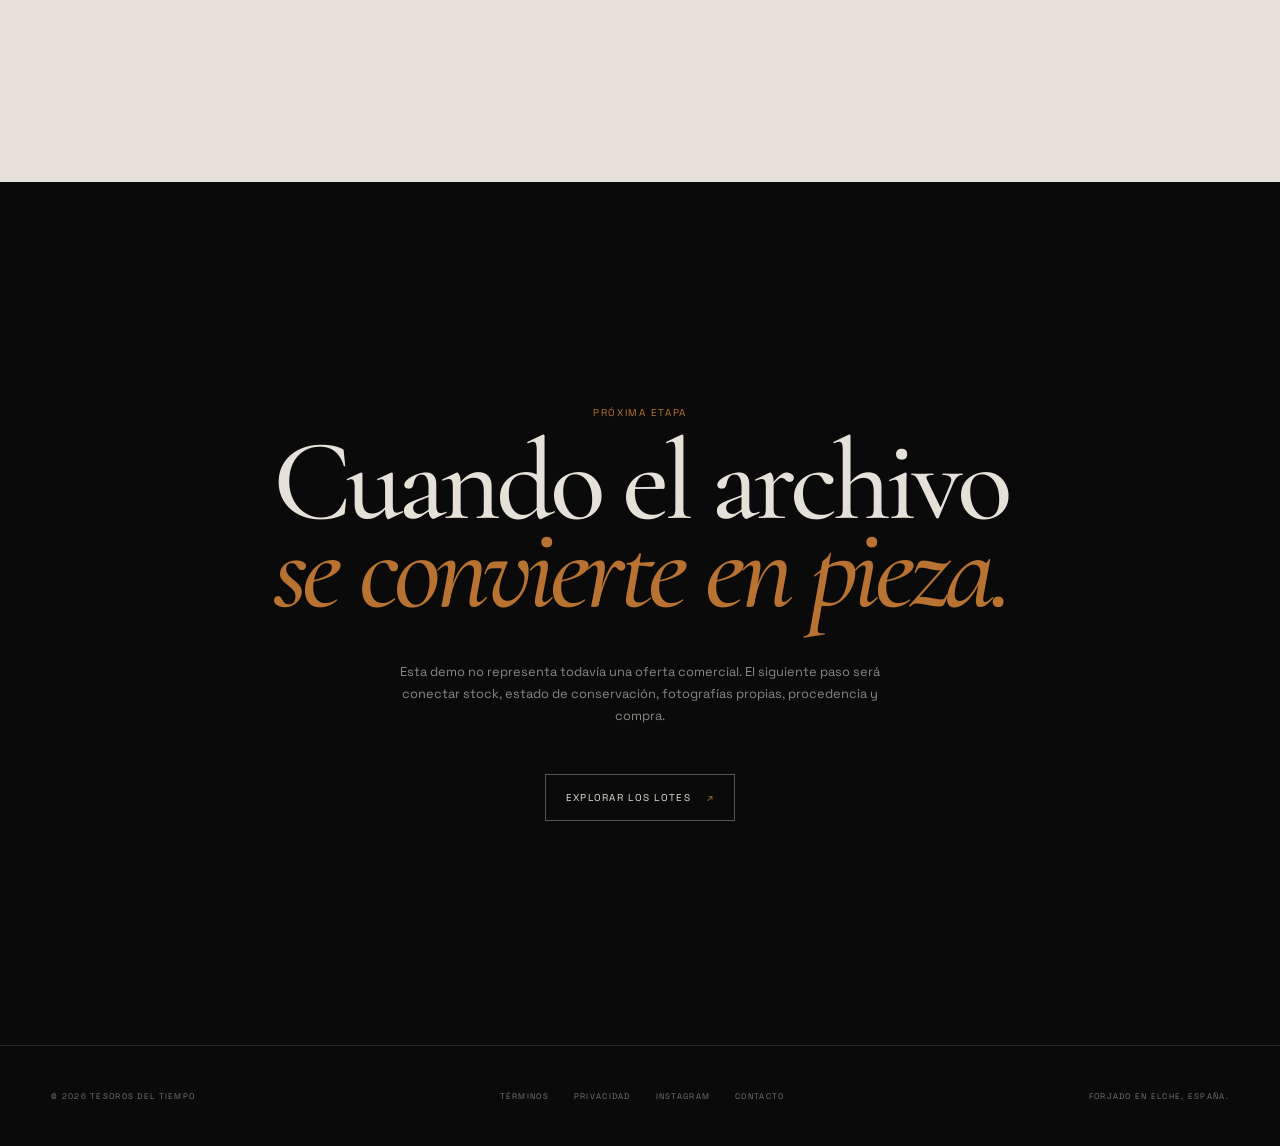
==== commit fbc3614b: "base compartida" ====
--- a/producto.html
+++ b/producto.html
@@ -1,5 +1,5 @@
 <!doctype html>
-<html lang="es">
+<html lang="es" class="no-js">
 <head>
   <meta charset="utf-8">
   <meta name="viewport" content="width=device-width, initial-scale=1">
@@ -7,50 +7,67 @@
   <meta name="description" content="Tesoros del Tiempo — ficha editorial de una peseta de Juan Carlos I, 1988.">
   <title>1 Peseta · Juan Carlos I · 1988 — Tesoros del Tiempo</title>
 
+  <script>document.documentElement.classList.replace("no-js", "js");</script>
+
   <link rel="preconnect" href="https://fonts.googleapis.com">
   <link rel="preconnect" href="https://fonts.gstatic.com" crossorigin>
-  <link href="https://fonts.googleapis.com/css2?family=Cormorant+Garamond:wght@400;500;600;700&family=Space+Grotesk:wght@400;500;600&display=swap" rel="stylesheet">
-
+  <link href="https://fonts.googleapis.com/css2?family=Cormorant+Garamond:ital,wght@0,400;0,500;0,600;0,700;1,400&family=Space+Grotesk:wght@300;400;500;600&display=swap" rel="stylesheet">
+
+  <link rel="stylesheet" href="base.css">
   <link rel="stylesheet" href="producto.css">
 </head>
 
 <body>
+  <a class="skip-link" href="#main">Saltar al contenido</a>
   <div class="grain" aria-hidden="true"></div>
 
   <header class="site-header">
-    <a class="brand" href="index.html" aria-label="Tesoros del Tiempo">
-      <span class="brand-mark">TT</span>
-      <span>Tesoros del Tiempo</span>
+    <a class="brand" href="index.html" aria-label="Tesoros del Tiempo, inicio">
+      <span class="brand__mark">TT</span>
+      <span class="brand__name">Tesoros del Tiempo</span>
     </a>
 
-    <nav class="site-nav" aria-label="Navegación principal">
-      <a href="index.html#drops">Lotes</a>
+    <nav class="nav" aria-label="Navegación principal">
       <a href="index.html#manifiesto">Manifiesto</a>
-      <a href="index.html#gremio">El Gremio</a>
+      <a href="index.html#drop">Drop #004</a>
+      <a href="index.html#archivo">Archivo</a>
     </nav>
 
-    <a class="header-link" href="index.html">Volver al archivo <span>↗</span></a>
+    <div class="header-actions">
+      <a class="button button--small" href="index.html#gremio">El Gremio</a>
+    </div>
   </header>
 
-  <main>
+  <main id="main">
     <!-- HERO / OBJECT INTRO -->
     <section class="object-hero">
       <div class="hero-meta reveal">
         <span>ARCHIVO / MONEDA</span>
         <span>TT · 001</span>
+        <a class="hero-back" href="index.html#drop">← Volver al Drop #004</a>
       </div>
 
       <div class="hero-stage">
         <div class="hero-image-wrap" data-parallax>
-          <img
-            src="https://www.numismaticamramos.com/_articulos/juan-carlos-i-1-peseta-1988-0001508.jpg"
-            alt="1 peseta española de Juan Carlos I de 1988"
-            class="hero-image"
+          <!-- Encuadre: variables --video-* y --circle-* al inicio de producto.css
+               (o abre producto.html?ajuste para moverlo en vivo) -->
+          <video
+            class="hero-video"
+            autoplay
+            muted
+            loop
+            playsinline
+            preload="auto"
+            aria-label="Vídeo de una peseta española de Juan Carlos I de 1988"
           >
+            <source src="https://www.cda1970.es/wp-content/uploads/2026/09/grok-video-fd63a2cb-8803-4fd4-bf5c-2e4d24c93baa.mp4" type="video/mp4">
+            Tu navegador no admite la reproducción de vídeo.
+          </video>
         </div>
 
         <div class="hero-caption reveal">
           <span>01 / 04</span>
+          <button class="video-toggle" id="videoToggle" type="button">Pausar</button>
           <span>Registro visual de referencia</span>
         </div>
       </div>
@@ -88,6 +105,9 @@
         <div class="gallery-track" id="galleryTrack">
           <figure class="gallery-card gallery-card--wide">
             <img
+              loading="lazy"
+              decoding="async"
+              draggable="false"
               src="https://www.numismaticamramos.com/_articulos/juan-carlos-i-1-peseta-1988-0001508.jpg"
               alt="Vista de la 1 peseta de 1988"
             >
@@ -96,6 +116,9 @@
 
           <figure class="gallery-card gallery-card--portrait">
             <img
+              loading="lazy"
+              decoding="async"
+              draggable="false"
               src="https://www.numismaticamramos.com/_articulos/juan-carlos-i-1-peseta-1988-0001508.jpg"
               alt="Detalle ampliado de la moneda"
               class="crop-portrait"
@@ -105,6 +128,9 @@
 
           <figure class="gallery-card gallery-card--dark">
             <img
+              loading="lazy"
+              decoding="async"
+              draggable="false"
               src="https://i.ebayimg.com/images/g/-AAAAOSwV6VfTqG5/s-l1200.jpg"
               alt="1 peseta de 1988 sobre fondo oscuro"
             >
@@ -188,6 +214,9 @@
     <section class="material-section">
       <div class="material-image">
         <img
+          loading="lazy"
+          decoding="async"
+          draggable="false"
           src="https://i.ebayimg.com/images/g/-AAAAOSwV6VfTqG5/s-l1200.jpg"
           alt="Detalle de la superficie de una moneda de una peseta"
           data-parallax
@@ -245,17 +274,24 @@
         El siguiente paso será conectar stock, estado de conservación,
         fotografías propias, procedencia y compra.
       </p>
-      <a href="index.html#drops" class="cta-button reveal">
+      <a href="index.html#drop" class="cta-button reveal">
         Explorar los lotes <span>↗</span>
       </a>
     </section>
   </main>
 
-  <footer class="site-footer">
-    <span>Tesoros del Tiempo</span>
-    <span>Historia fundida.</span>
+  <footer class="footer">
+    <span>© 2026 Tesoros del Tiempo</span>
+    <div>
+      <a href="#">Términos</a>
+      <a href="#">Privacidad</a>
+      <a href="#">Instagram</a>
+      <a href="#">Contacto</a>
+    </div>
+    <span>Forjado en Elche, España.</span>
   </footer>
 
+  <script src="base.js"></script>
   <script src="producto.js"></script>
 </body>
 </html>
--- a/base.css
+++ b/base.css
@@ -0,0 +1,302 @@
+/* ═══════════════════════════════════════════════════════════════
+   Tesoros del Tiempo · base.css
+   Tokens y componentes COMPARTIDOS por index.html y producto.html.
+   Se carga siempre ANTES que styles.css / producto.css.
+   Regla de oro: si algo debe verse igual en todas las páginas
+   (colores, cabecera, pie, movimiento), se cambia aquí y solo aquí.
+   ═══════════════════════════════════════════════════════════════ */
+
+:root {
+  /* Color */
+  --obsidian: #0a0a0a;
+  --ash: #171717;
+  --ink: #11100e;
+  --copper: #b87333;
+  --gold: #d4af37;
+  --patina: #6b8e23;
+  --parchment: #e5e1d8;
+  --paper: var(--parchment);            /* alias: lo usa la ficha */
+  --muted: rgba(229, 225, 216, .58);
+  --line: rgba(229, 225, 216, .14);
+
+  /* Tipografía */
+  --display: "Cormorant Garamond", Georgia, serif;
+  --serif: var(--display);              /* alias: lo usa la ficha */
+  --sans: "Space Grotesk", system-ui, sans-serif;
+
+  /* Movimiento */
+  --ease: cubic-bezier(.22, 1, .36, 1);
+
+  /* Layout */
+  --container: 1600px;
+  --gutter: clamp(20px, 4vw, 64px);
+}
+
+/* ── Reset ─────────────────────────────────────────────────── */
+* { box-sizing: border-box; }
+
+html {
+  scroll-behavior: smooth;
+  background: var(--obsidian);
+}
+
+body {
+  margin: 0;
+  background: var(--obsidian);
+  color: var(--parchment);
+  font-family: var(--sans);
+  font-weight: 400;
+  overflow-x: hidden;
+  -webkit-font-smoothing: antialiased;
+}
+
+::selection { background: var(--copper); color: var(--obsidian); }
+
+img { display: block; width: 100%; }
+button, input { font: inherit; }
+button { color: inherit; }
+a { color: inherit; text-decoration: none; }
+
+.sr-only {
+  position: absolute;
+  width: 1px;
+  height: 1px;
+  padding: 0;
+  margin: -1px;
+  overflow: hidden;
+  clip: rect(0, 0, 0, 0);
+  white-space: nowrap;
+  border: 0;
+}
+
+/* Foco visible para teclado (antes solo lo tenía el botón del Gremio) */
+:focus-visible {
+  outline: 1px solid var(--copper);
+  outline-offset: 4px;
+}
+
+.skip-link {
+  position: fixed;
+  top: 12px;
+  left: 12px;
+  z-index: 300;
+  padding: 12px 16px;
+  background: var(--parchment);
+  color: var(--obsidian);
+  font-size: 11px;
+  letter-spacing: .14em;
+  text-transform: uppercase;
+  transform: translateY(-160%);
+  transition: transform .3s var(--ease);
+}
+.skip-link:focus { transform: none; }
+
+/* ── Grano ─────────────────────────────────────────────────── */
+.grain {
+  position: fixed;
+  inset: 0;
+  z-index: 100;
+  pointer-events: none;
+  opacity: .045;
+  background-image: url("data:image/svg+xml,%3Csvg xmlns='http://www.w3.org/2000/svg' width='180' height='180' viewBox='0 0 180 180'%3E%3Cfilter id='n'%3E%3CfeTurbulence type='fractalNoise' baseFrequency='.75' numOctaves='3' stitchTiles='stitch'/%3E%3C/filter%3E%3Crect width='100%25' height='100%25' filter='url(%23n)'/%3E%3C/svg%3E");
+}
+
+/* ── Cabecera ──────────────────────────────────────────────── */
+.site-header {
+  position: fixed;
+  inset: 0 0 auto;
+  z-index: 80;
+  display: grid;
+  grid-template-columns: 1fr auto 1fr;
+  align-items: center;
+  gap: 2rem;
+  padding: 24px var(--gutter);
+  mix-blend-mode: difference;
+  color: var(--parchment);
+}
+
+.brand {
+  display: flex;
+  align-items: center;
+  gap: 12px;
+  justify-self: start;
+}
+
+.brand__mark {
+  width: 34px;
+  height: 34px;
+  display: grid;
+  place-items: center;
+  border: 1px solid currentColor;
+  border-radius: 50%;
+  font-family: var(--display);
+  font-size: 14px;
+}
+
+.brand__name,
+.nav,
+.button {
+  font-size: 10px;
+  letter-spacing: .18em;
+  text-transform: uppercase;
+}
+
+.nav { display: flex; gap: 32px; }
+
+.nav a {
+  opacity: .75;
+  transition: opacity .3s ease, color .3s ease;
+}
+.nav a:hover { opacity: 1; color: var(--copper); }
+
+.header-actions {
+  display: flex;
+  align-items: center;
+  gap: 12px;
+  justify-self: end;
+}
+
+/* ── Botones ───────────────────────────────────────────────── */
+.button {
+  display: inline-flex;
+  align-items: center;
+  justify-content: center;
+  min-height: 46px;
+  padding: 0 20px;
+  border: 1px solid rgba(229, 225, 216, .24);
+  background: rgba(255, 255, 255, .03);
+  cursor: pointer;
+  transition: border-color .3s, color .3s, background .3s, transform .3s;
+}
+.button:hover,
+.button:focus-visible {
+  border-color: var(--copper);
+  color: var(--copper);
+  transform: translateY(-2px);
+}
+.button--small { min-height: 38px; padding: 0 15px; }
+
+/* ── Menú móvil (lo crea base.js a partir de .nav) ─────────── */
+.menu-toggle {
+  display: none;
+  position: relative;
+  width: 38px;
+  height: 38px;
+  padding: 0;
+  border: 1px solid rgba(229, 225, 216, .24);
+  background: rgba(255, 255, 255, .03);
+  cursor: pointer;
+}
+.menu-toggle span {
+  position: absolute;
+  left: 11px;
+  right: 11px;
+  height: 1px;
+  background: currentColor;
+  transition: transform .4s var(--ease);
+}
+.menu-toggle span:first-child { top: 15px; }
+.menu-toggle span:last-child { top: 22px; }
+.menu-open .menu-toggle span:first-child { transform: translateY(3.5px) rotate(45deg); }
+.menu-open .menu-toggle span:last-child { transform: translateY(-3.5px) rotate(-45deg); }
+
+.mobile-menu {
+  position: fixed;
+  inset: 0;
+  z-index: 70;                 /* por debajo de la cabecera (80) */
+  display: flex;
+  flex-direction: column;
+  justify-content: center;
+  padding: 96px var(--gutter) 48px;
+  background:
+    radial-gradient(circle at 50% 30%, rgba(184, 115, 51, .1), transparent 45%),
+    var(--obsidian);
+  opacity: 0;
+  visibility: hidden;
+  transition: opacity .5s var(--ease), visibility 0s .5s;
+}
+.mobile-menu.is-open {
+  opacity: 1;
+  visibility: visible;
+  transition: opacity .5s var(--ease), visibility 0s;
+}
+.mobile-menu a {
+  padding: 20px 0;
+  border-top: 1px solid var(--line);
+  font: 400 clamp(38px, 11vw, 60px)/1 var(--display);
+  letter-spacing: -.03em;
+  transition: color .3s ease;
+}
+.mobile-menu a:last-child { border-bottom: 1px solid var(--line); }
+.mobile-menu a:hover,
+.mobile-menu a:focus-visible { color: var(--copper); }
+
+.menu-open body { overflow: hidden; }
+
+/* ── Pie ───────────────────────────────────────────────────── */
+.footer {
+  display: flex;
+  justify-content: space-between;
+  gap: 20px;
+  padding: 45px var(--gutter);
+  border-top: 1px solid var(--line);
+  color: rgba(229, 225, 216, .5);
+  font-size: 8px;
+  letter-spacing: .16em;
+  text-transform: uppercase;
+}
+.footer div { display: flex; gap: 25px; }
+.footer a:hover { color: var(--copper); }
+
+/* ── Reveal por scroll ─────────────────────────────────────────
+   Solo se oculta si el JS está activo (clase .js en <html>):
+   sin JS, o si el script falla, el contenido sigue siendo visible. */
+.js .reveal {
+  opacity: 0;
+  transform: translateY(28px);
+  transition: opacity .9s var(--ease), transform .9s var(--ease);
+}
+.js .reveal.is-visible {
+  opacity: 1;
+  transform: none;
+}
+
+/* ── Responsive ────────────────────────────────────────────── */
+@media (max-width: 850px) {
+  .site-header {
+    grid-template-columns: 1fr auto;
+    gap: 1rem;
+    padding: 16px 18px;
+  }
+  .nav { display: none; }
+  .menu-toggle { display: inline-block; }
+
+  .footer { flex-direction: column; align-items: flex-start; }
+  .footer div { flex-wrap: wrap; }
+}
+
+@media (min-width: 851px) {
+  .mobile-menu { display: none; }
+}
+
+@media (max-width: 560px) {
+  .brand__name { display: none; }
+}
+
+/* ── Movimiento reducido ───────────────────────────────────── */
+@media (prefers-reduced-motion: reduce) {
+  html { scroll-behavior: auto; }
+
+  *,
+  *::before,
+  *::after {
+    animation-duration: .01ms !important;
+    animation-iteration-count: 1 !important;
+    transition-duration: .01ms !important;
+  }
+
+  .js .reveal {
+    opacity: 1;
+    transform: none;
+  }
+}
--- a/producto.css
+++ b/producto.css
@@ -1,117 +1,3 @@
-:root {
-  --obsidian: #0a0a0a;
-  --ink: #11100e;
-  --paper: #e8e2d7;
-  --paper-soft: #d6d0c4;
-  --copper: #b87333;
-  --gold: #d4af37;
-  --line: rgba(232, 226, 215, .16);
-  --muted: rgba(232, 226, 215, .58);
-  --serif: "Cormorant Garamond", Georgia, serif;
-  --sans: "Space Grotesk", Arial, sans-serif;
-  --ease: cubic-bezier(.22, 1, .36, 1);
-  --slow: 1000ms var(--ease);
-}
-
-* { box-sizing: border-box; }
-
-html {
-  scroll-behavior: smooth;
-  background: var(--obsidian);
-}
-
-body {
-  margin: 0;
-  background: var(--obsidian);
-  color: var(--paper);
-  font-family: var(--sans);
-  overflow-x: hidden;
-}
-
-img {
-  display: block;
-  width: 100%;
-}
-
-a {
-  color: inherit;
-  text-decoration: none;
-}
-
-button {
-  font: inherit;
-}
-
-.grain {
-  position: fixed;
-  inset: 0;
-  pointer-events: none;
-  z-index: 50;
-  opacity: .06;
-  background-image: url("data:image/svg+xml,%3Csvg viewBox='0 0 180 180' xmlns='http://www.w3.org/2000/svg'%3E%3Cfilter id='n'%3E%3CfeTurbulence type='fractalNoise' baseFrequency='.9' numOctaves='3' stitchTiles='stitch'/%3E%3C/filter%3E%3Crect width='100%25' height='100%25' filter='url(%23n)' opacity='.75'/%3E%3C/svg%3E");
-}
-
-.site-header {
-  position: fixed;
-  top: 0;
-  left: 0;
-  right: 0;
-  z-index: 40;
-  display: grid;
-  grid-template-columns: 1fr auto 1fr;
-  align-items: center;
-  gap: 2rem;
-  padding: 1.2rem 3vw;
-  mix-blend-mode: difference;
-  color: white;
-}
-
-.brand,
-.site-nav,
-.header-link {
-  font-size: .68rem;
-  letter-spacing: .12em;
-  text-transform: uppercase;
-}
-
-.brand {
-  display: flex;
-  align-items: center;
-  gap: .7rem;
-  justify-self: start;
-}
-
-.brand-mark {
-  display: grid;
-  place-items: center;
-  width: 28px;
-  height: 28px;
-  border: 1px solid currentColor;
-  font-size: .55rem;
-}
-
-.site-nav {
-  display: flex;
-  gap: 1.8rem;
-}
-
-.site-nav a,
-.header-link {
-  opacity: .75;
-  transition: opacity .35s ease;
-}
-
-.site-nav a:hover,
-.header-link:hover {
-  opacity: 1;
-}
-
-.header-link {
-  justify-self: end;
-}
-
-.header-link span { color: var(--gold); }
-
 .object-hero {
   position: relative;
   min-height: 100svh;
@@ -136,6 +22,14 @@
   color: var(--muted);
 }
 
+.hero-back {
+  margin-top: 1.2rem;
+  color: var(--copper);
+  transition: color .3s ease;
+}
+
+.hero-back:hover { color: var(--paper); }
+
 .hero-stage {
   position: relative;
   height: min(70vh, 760px);
@@ -143,11 +37,22 @@
   place-items: center;
 }
 
+/* ───────────────────────────────────────────────────────────────
+   HERO · CÍRCULO
+   Tamaño y posición del círculo dentro de la página.
+   ─────────────────────────────────────────────────────────────── */
 .hero-image-wrap {
-  width: min(66vw, 680px);
+  --circle-size: min(66vw, 680px);
+  --circle-x: 0px;              /* + derecha · − izquierda */
+  --circle-y: 0px;              /* + abajo   · − arriba    */
+
+  position: relative;
+  width: var(--circle-size);
   aspect-ratio: 1;
   border-radius: 50%;
   overflow: hidden;
+  background: #0b0b0a;
+  translate: var(--circle-x) var(--circle-y);
   transform: translateY(var(--parallax, 0px));
   transition: transform .2s linear;
   box-shadow:
@@ -155,12 +60,43 @@
     0 0 0 1px rgba(255,255,255,.08);
 }
 
-.hero-image {
+/* ───────────────────────────────────────────────────────────────
+   HERO · AJUSTE DEL VÍDEO   ← lo único que hay que tocar para encajarlo
+   Abre  producto.html?ajuste  para moverlo en vivo (sliders + guías de
+   centro) y pega aquí el bloque que te da el panel.
+
+   zoom     1 = encuadre completo · 1.2 = 20 % más cerca
+   pan-x/y  qué parte del fotograma queda en el centro (0 % – 100 %).
+            Solo actúa en el eje donde el vídeo "sobra" (si es 16:9, el X).
+   shift-x/y  desplaza el vídeo entero, en % del círculo. Úsalo con
+            zoom > 1 para no dejar huecos en el borde.
+   fit      cover = rellena el círculo · contain = se ve el fotograma entero
+   ─────────────────────────────────────────────────────────────── */
+.hero-image-wrap {
+  --video-zoom: 1;
+  --video-pan-x: 50%;
+  --video-pan-y: 50%;
+  --video-shift-x: 0%;
+  --video-shift-y: 0%;
+  --video-fit: cover;
+}
+
+/* Un <video> NO hereda la regla global de img (width: 100 %): sin tamaño propio se
+   quedaba en su proporción original, anclado a la izquierda, y por eso object-position
+   no movía nada. */
+.hero-video {
+  position: absolute;
+  inset: 0;
+  display: block;
+  width: 100%;
   height: 100%;
-  object-fit: cover;
-  transform: scale(1.06);
+  object-fit: var(--video-fit);
+  object-position: var(--video-pan-x) var(--video-pan-y);
+  transform: translate(var(--video-shift-x), var(--video-shift-y)) scale(var(--video-zoom));
   filter: saturate(.75) contrast(1.06);
 }
+
+
 
 .hero-caption {
   position: absolute;
@@ -174,6 +110,21 @@
   color: var(--muted);
   text-transform: uppercase;
 }
+
+/* Pausa del vídeo (accesibilidad: el vídeo se reproduce solo y en bucle) */
+.video-toggle {
+  display: none;
+  padding: 0;
+  border: 0;
+  background: none;
+  letter-spacing: inherit;
+  text-transform: inherit;
+  cursor: pointer;
+  transition: color .3s ease;
+}
+
+.js .video-toggle { display: inline; }
+.video-toggle:hover { color: var(--copper); }
 
 .hero-copy {
   max-width: 540px;
@@ -293,6 +244,7 @@
   width: max-content;
   cursor: grab;
   user-select: none;
+  touch-action: pan-y; /* sin esto el navegador cancela el gesto y el swipe en móvil falla */
   transition: transform .75s var(--ease);
 }
 
@@ -318,6 +270,8 @@
 .gallery-card img {
   height: 100%;
   object-fit: cover;
+  pointer-events: none;
+  -webkit-user-drag: none;
   transition: transform 1.2s var(--ease), filter 1s var(--ease);
 }
 
@@ -401,6 +355,9 @@
   background: var(--ink);
   color: var(--paper);
 }
+
+.gallery-button:disabled { opacity: .3; cursor: default; }
+.gallery-button:disabled:hover { background: transparent; color: var(--ink); }
 
 .gallery-progress {
   display: flex;
@@ -688,34 +645,7 @@
   border-color: var(--paper);
 }
 
-.site-footer {
-  display: flex;
-  justify-content: space-between;
-  padding: 2rem 3vw;
-  border-top: 1px solid var(--line);
-  font-size: .58rem;
-  letter-spacing: .13em;
-  text-transform: uppercase;
-  color: var(--muted);
-}
-
-.reveal {
-  opacity: 0;
-  transform: translateY(32px);
-  transition: opacity 900ms var(--ease), transform 900ms var(--ease);
-}
-
-.reveal.is-visible {
-  opacity: 1;
-  transform: translateY(0);
-}
-
 @media (max-width: 900px) {
-  .site-header {
-    grid-template-columns: 1fr auto;
-  }
-
-  .site-nav { display: none; }
 
   .object-hero {
     min-height: auto;
@@ -727,8 +657,12 @@
   .hero-meta {
     padding-top: 0;
     flex-direction: row;
+    flex-wrap: wrap;
     justify-content: space-between;
-  }
+    gap: .45rem 1rem;
+  }
+
+  .hero-back { margin-top: 0; }
 
   .hero-stage {
     height: 65svh;
@@ -737,7 +671,7 @@
 
   .hero-copy { order: 3; padding-top: 0; }
 
-  .hero-image-wrap { width: min(82vw, 560px); }
+  .hero-image-wrap { --circle-size: min(82vw, 560px); }
 
   .scroll-cue { left: 6vw; }
 
@@ -794,8 +728,6 @@
 }
 
 @media (max-width: 600px) {
-  .site-header { padding: 1rem 5vw; }
-  .header-link { display: none; }
 
   .object-hero { padding-left: 5vw; padding-right: 5vw; }
 
@@ -803,7 +735,7 @@
 
   .hero-stage { height: 54svh; }
 
-  .hero-image-wrap { width: 86vw; }
+  .hero-image-wrap { --circle-size: 86vw; }
 
   .gallery-section { padding-top: 8rem; }
   .section-heading h2 { font-size: 3.8rem; }
@@ -842,25 +774,83 @@
 
   .object-cta { padding: 9rem 6vw; }
   .object-cta h2 { font-size: 5rem; }
-
-  .site-footer {
-    padding: 1.5rem 5vw;
-  }
-}
-
-@media (prefers-reduced-motion: reduce) {
-  html { scroll-behavior: auto; }
-
-  *,
-  *::before,
-  *::after {
-    animation-duration: .01ms !important;
-    animation-iteration-count: 1 !important;
-    transition-duration: .01ms !important;
-  }
-
-  .reveal {
-    opacity: 1;
-    transform: none;
-  }
-}
+}
+
+/* ───────────────────────────────────────────────────────────────
+   HERRAMIENTA DE AJUSTE · solo existe con  producto.html?ajuste
+   ─────────────────────────────────────────────────────────────── */
+.is-tuning::after {
+  content: "";
+  position: absolute;
+  inset: 0;
+  z-index: 3;
+  pointer-events: none;
+  background:
+    linear-gradient(90deg, transparent calc(50% - .5px), var(--gold) calc(50% - .5px), var(--gold) calc(50% + .5px), transparent calc(50% + .5px)),
+    linear-gradient(0deg, transparent calc(50% - .5px), var(--gold) calc(50% - .5px), var(--gold) calc(50% + .5px), transparent calc(50% + .5px));
+}
+
+.tuner {
+  position: fixed;
+  left: 16px;
+  bottom: 16px;
+  z-index: 120;
+  width: min(320px, calc(100vw - 32px));
+  padding: 16px;
+  background: rgba(10, 10, 10, .94);
+  border: 1px solid var(--line);
+  color: var(--paper);
+  font-size: 11px;
+  letter-spacing: .04em;
+}
+
+.tuner h2 {
+  margin: 0 0 8px;
+  font: 500 11px var(--sans);
+  letter-spacing: .16em;
+  text-transform: uppercase;
+  color: var(--copper);
+}
+
+.tuner label {
+  display: grid;
+  grid-template-columns: 88px 1fr 46px;
+  align-items: center;
+  gap: 8px;
+  margin: 8px 0;
+}
+
+.tuner input[type="range"] { width: 100%; accent-color: var(--copper); }
+
+.tuner output {
+  text-align: right;
+  color: var(--muted);
+  font-variant-numeric: tabular-nums;
+}
+
+.tuner textarea {
+  width: 100%;
+  height: 118px;
+  margin-top: 8px;
+  padding: 8px;
+  border: 1px solid var(--line);
+  background: #000;
+  color: var(--paper);
+  font: 11px/1.5 ui-monospace, SFMono-Regular, Menlo, monospace;
+  resize: none;
+}
+
+.tuner-actions { display: flex; gap: 8px; margin-top: 8px; }
+
+.tuner-actions button {
+  flex: 1;
+  padding: 9px 10px;
+  border: 1px solid rgba(232, 226, 215, .3);
+  background: transparent;
+  font-size: 10px;
+  letter-spacing: .1em;
+  text-transform: uppercase;
+  cursor: pointer;
+}
+
+.tuner-actions button:hover { background: var(--paper); color: var(--ink); }
